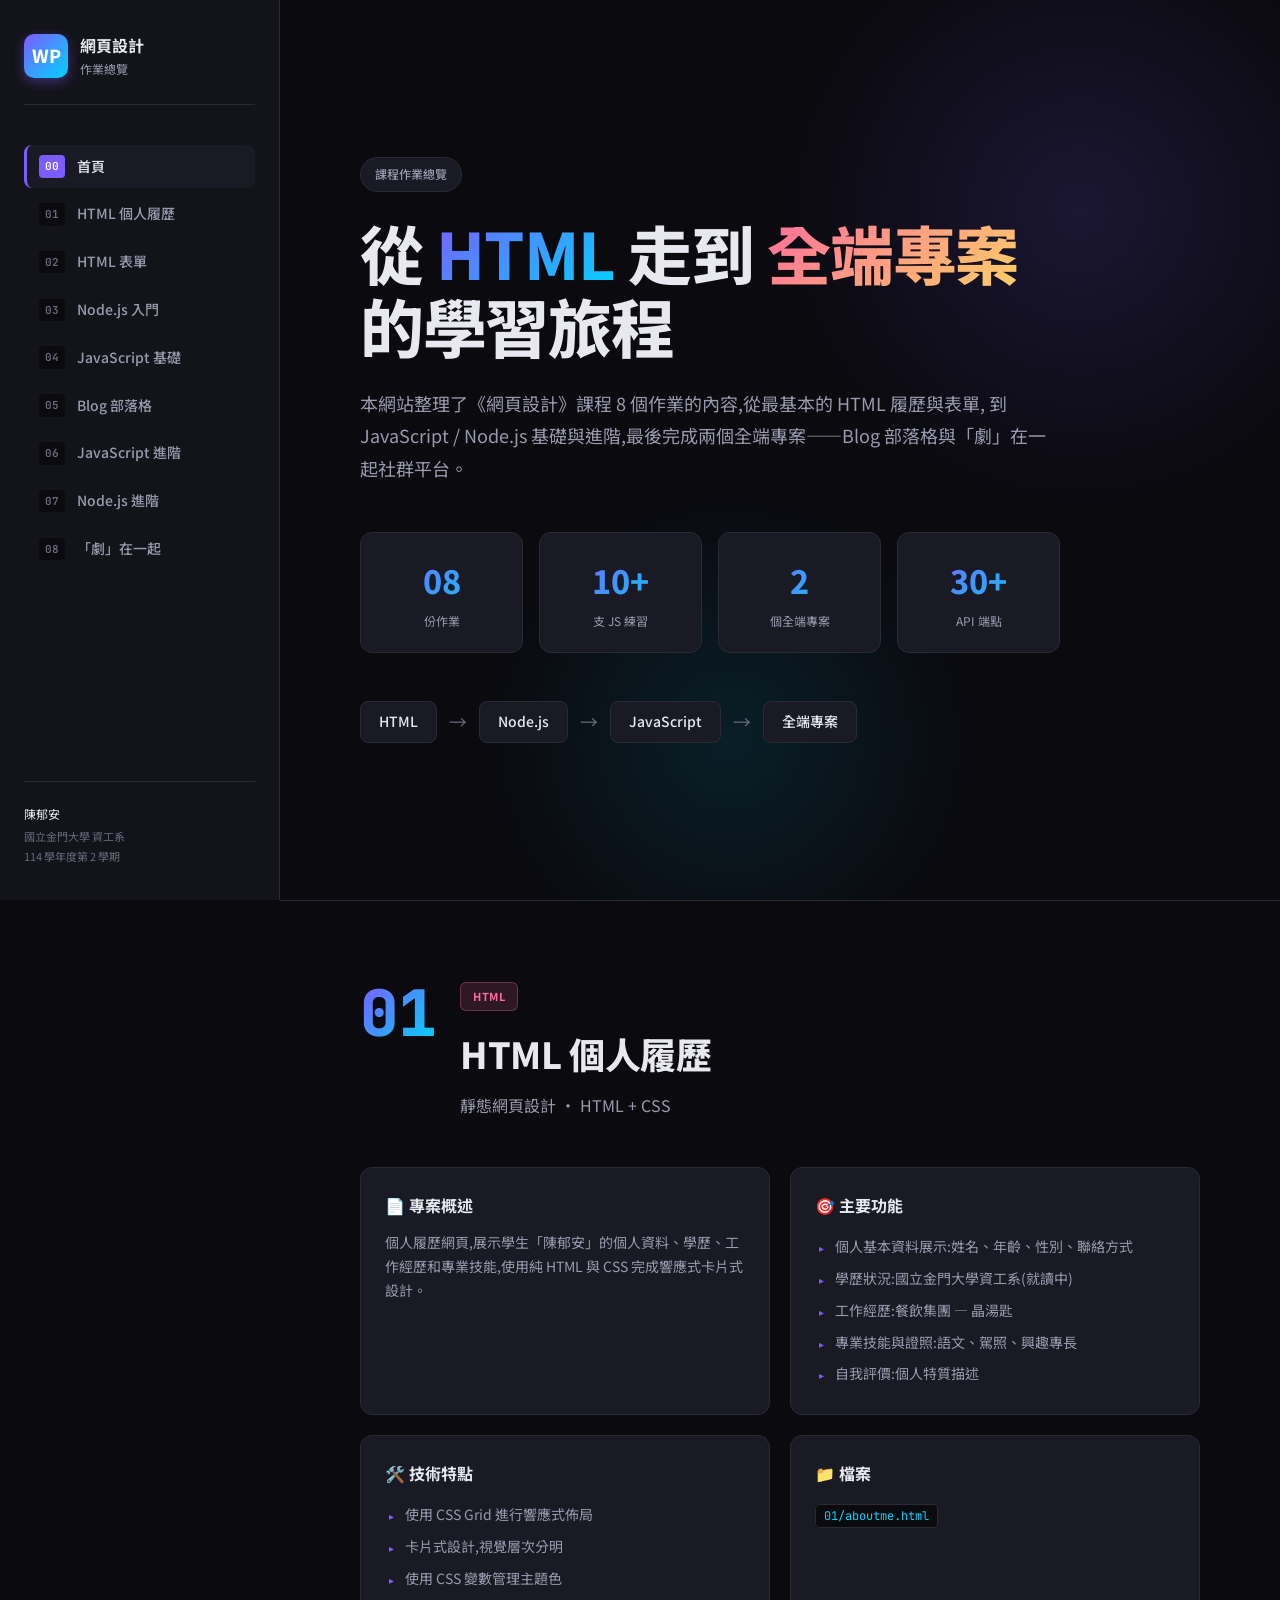
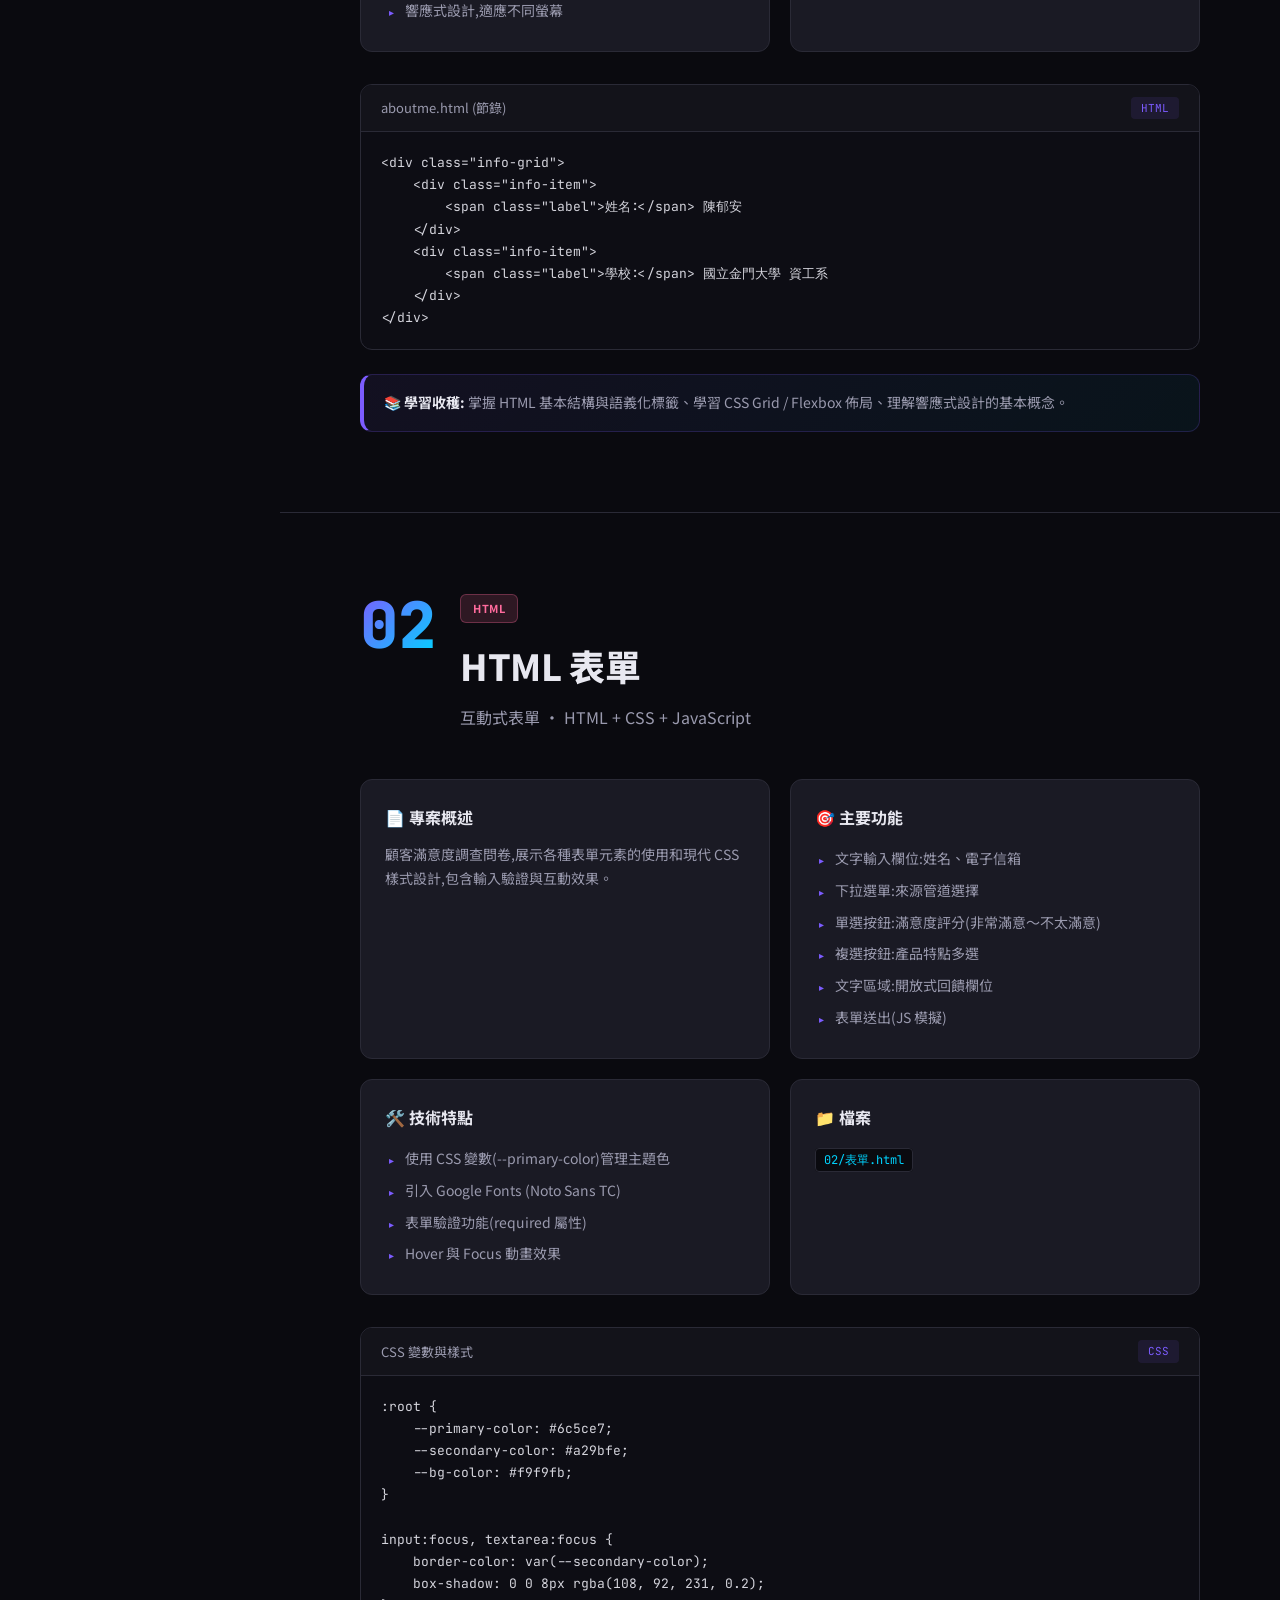
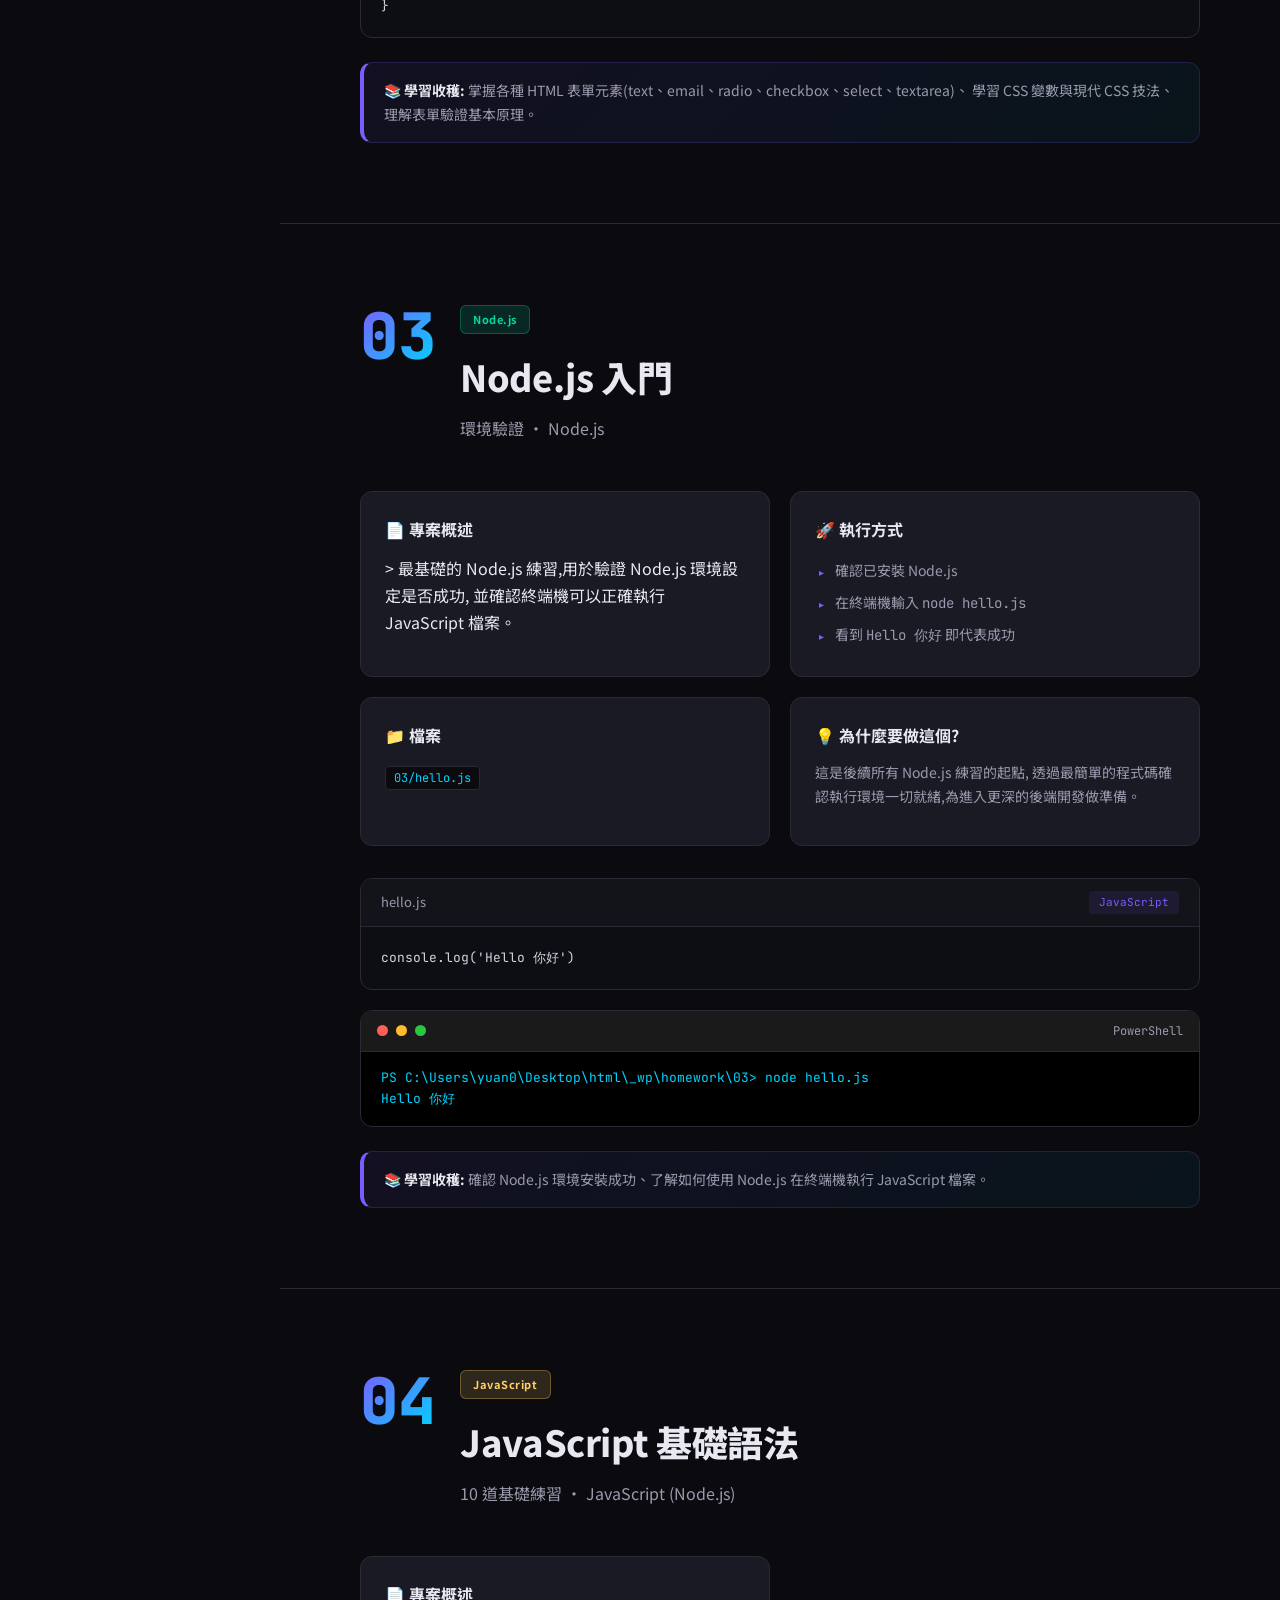
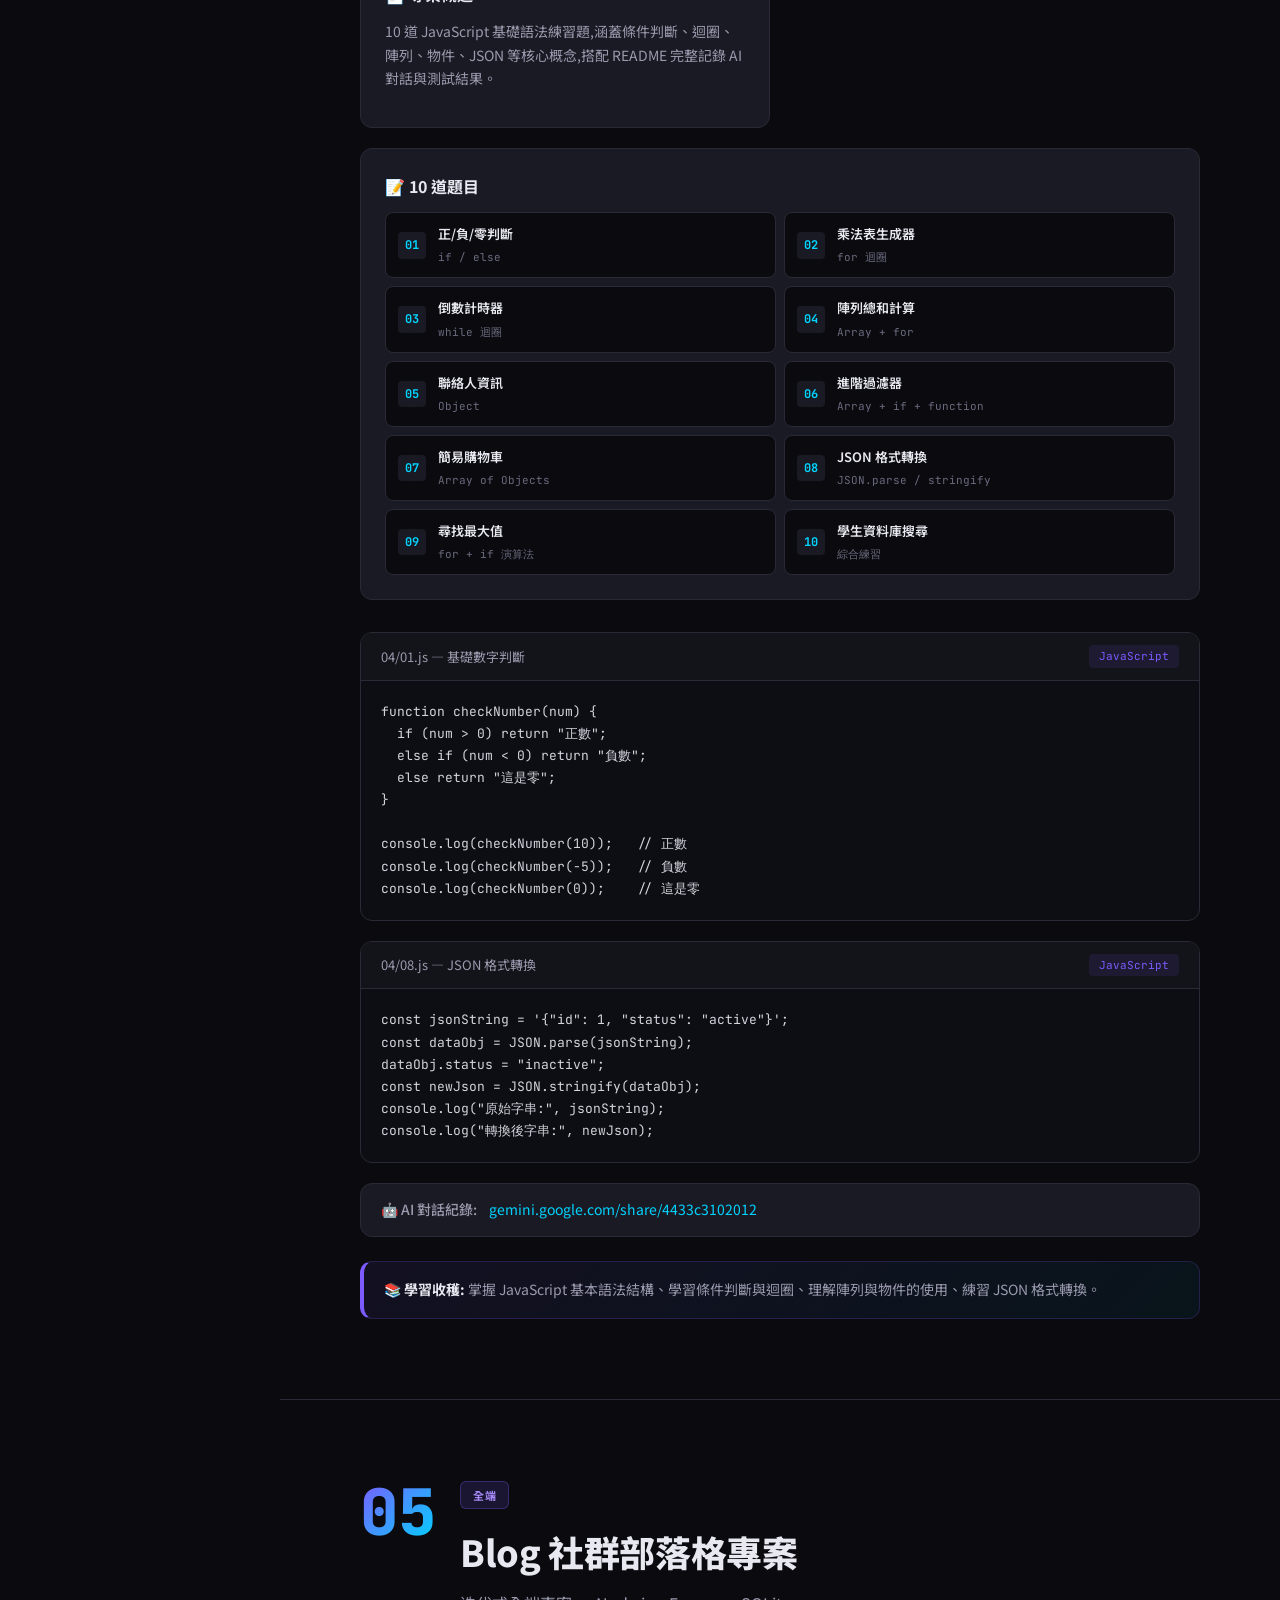
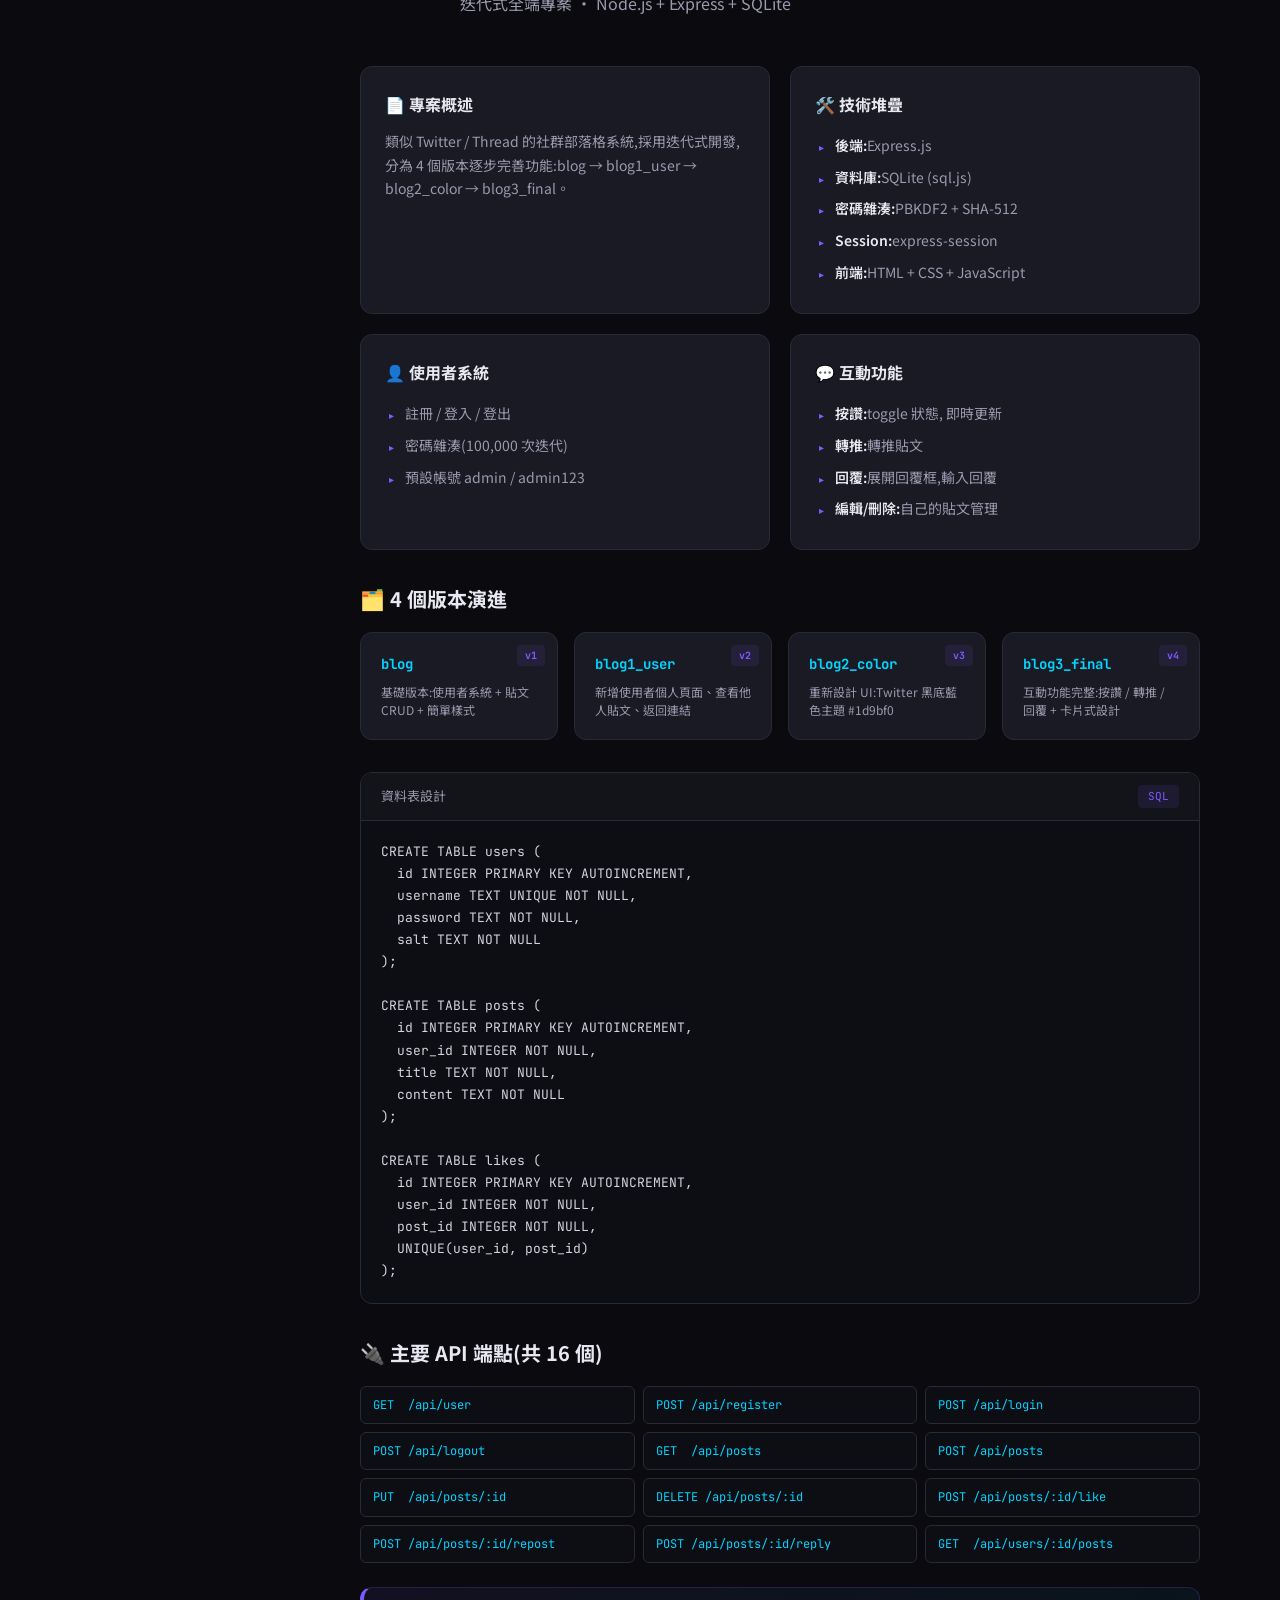
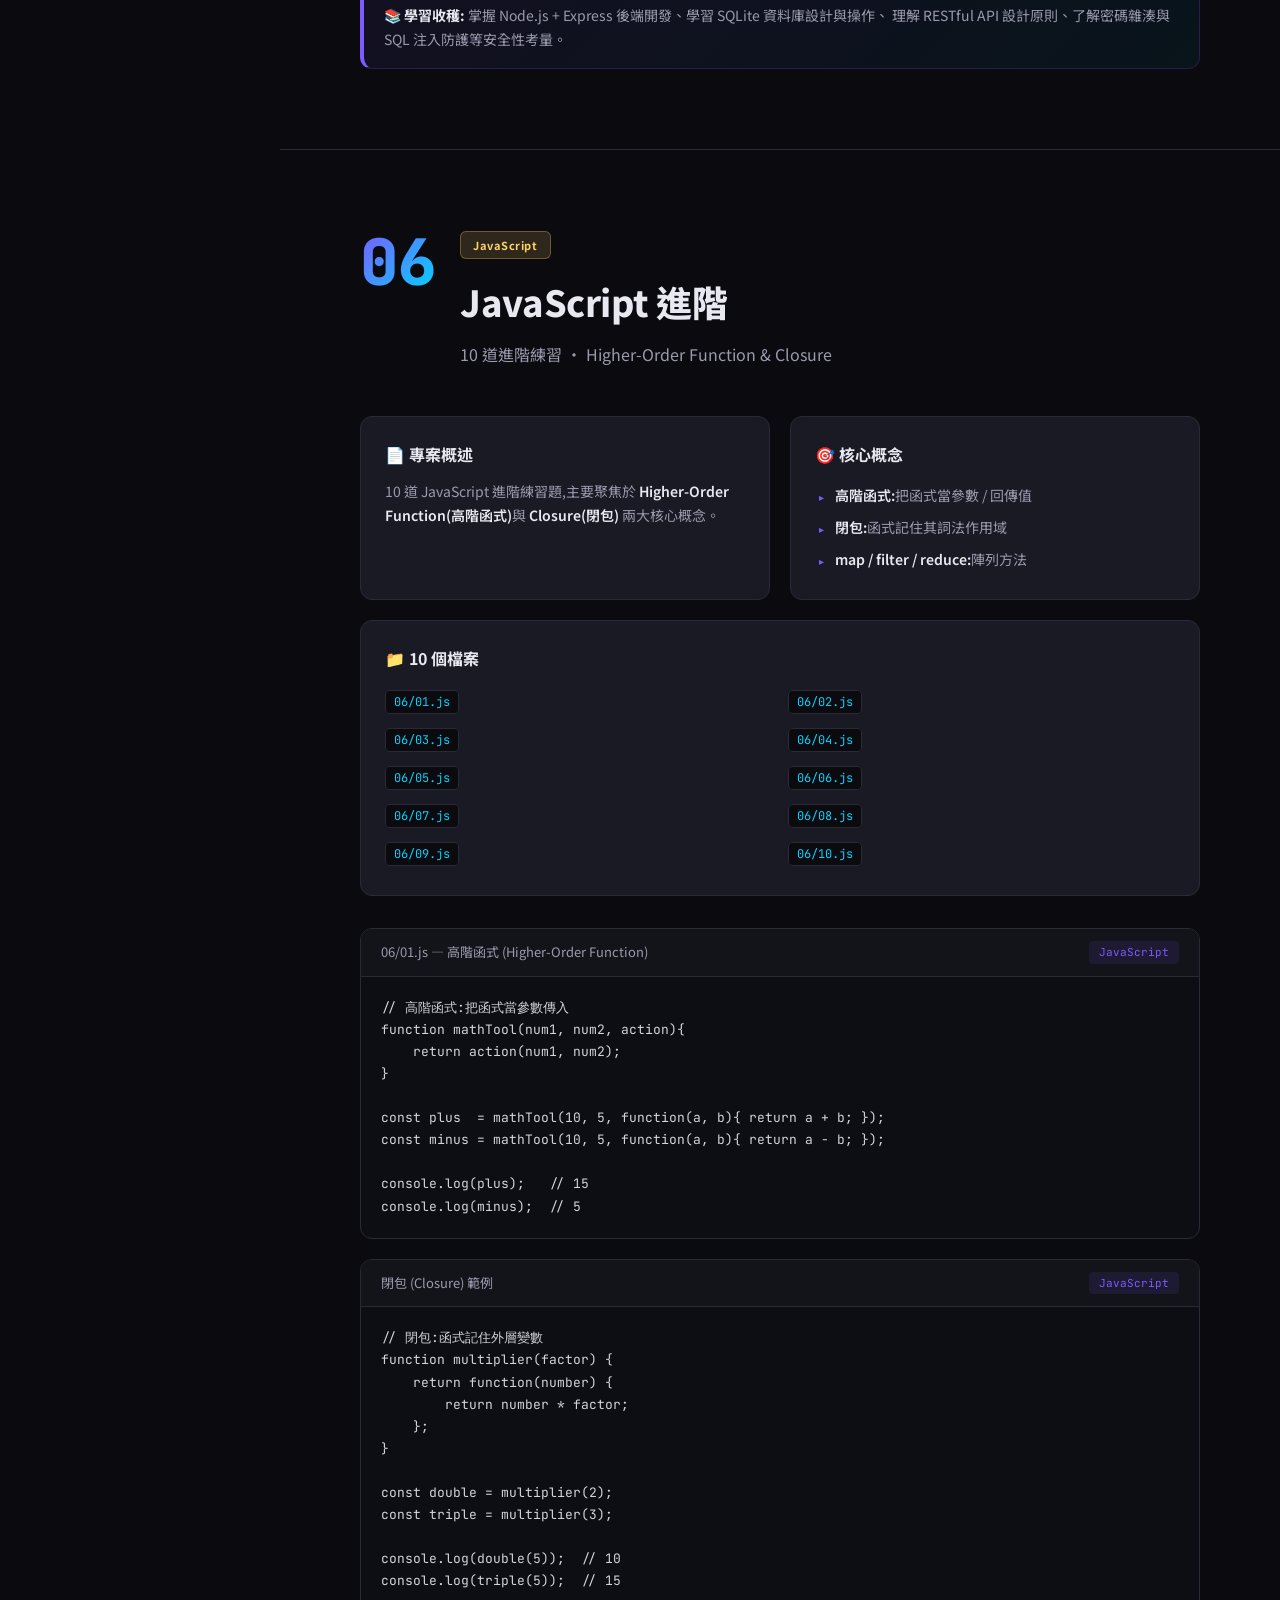
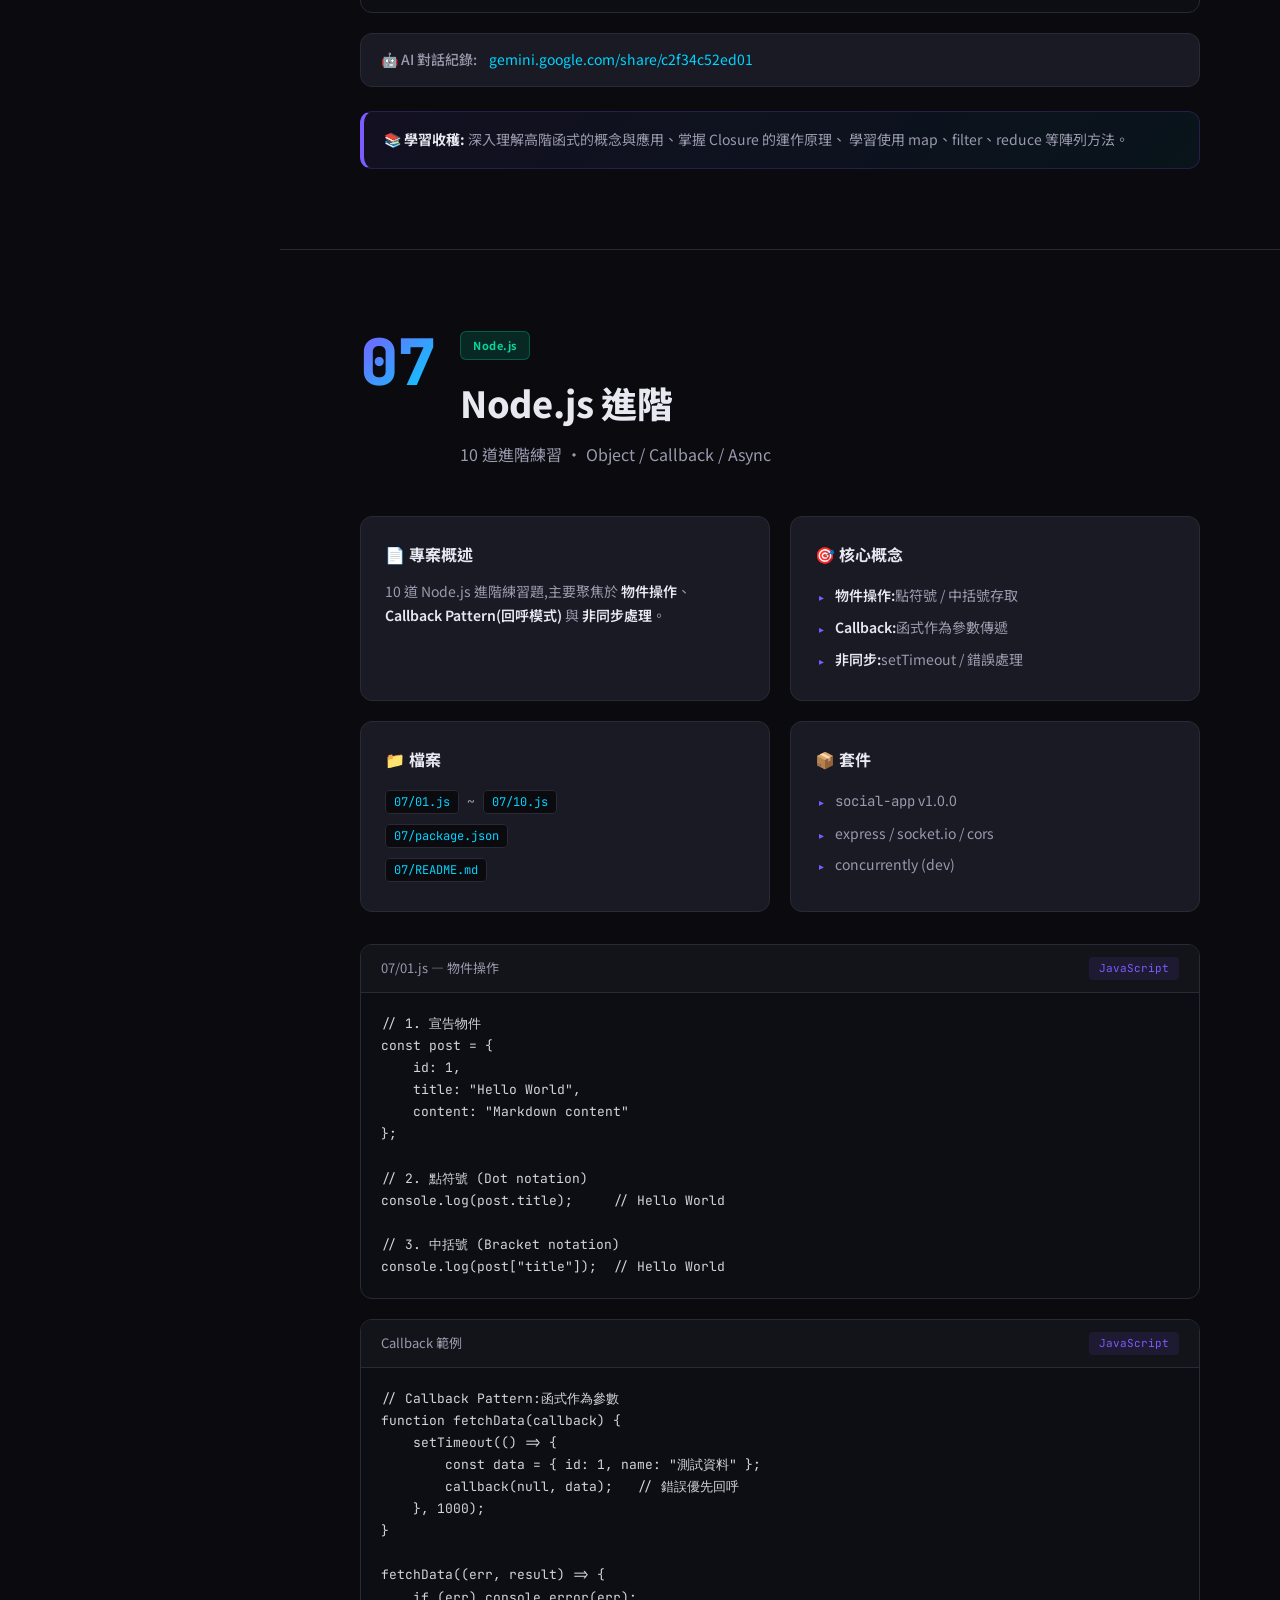
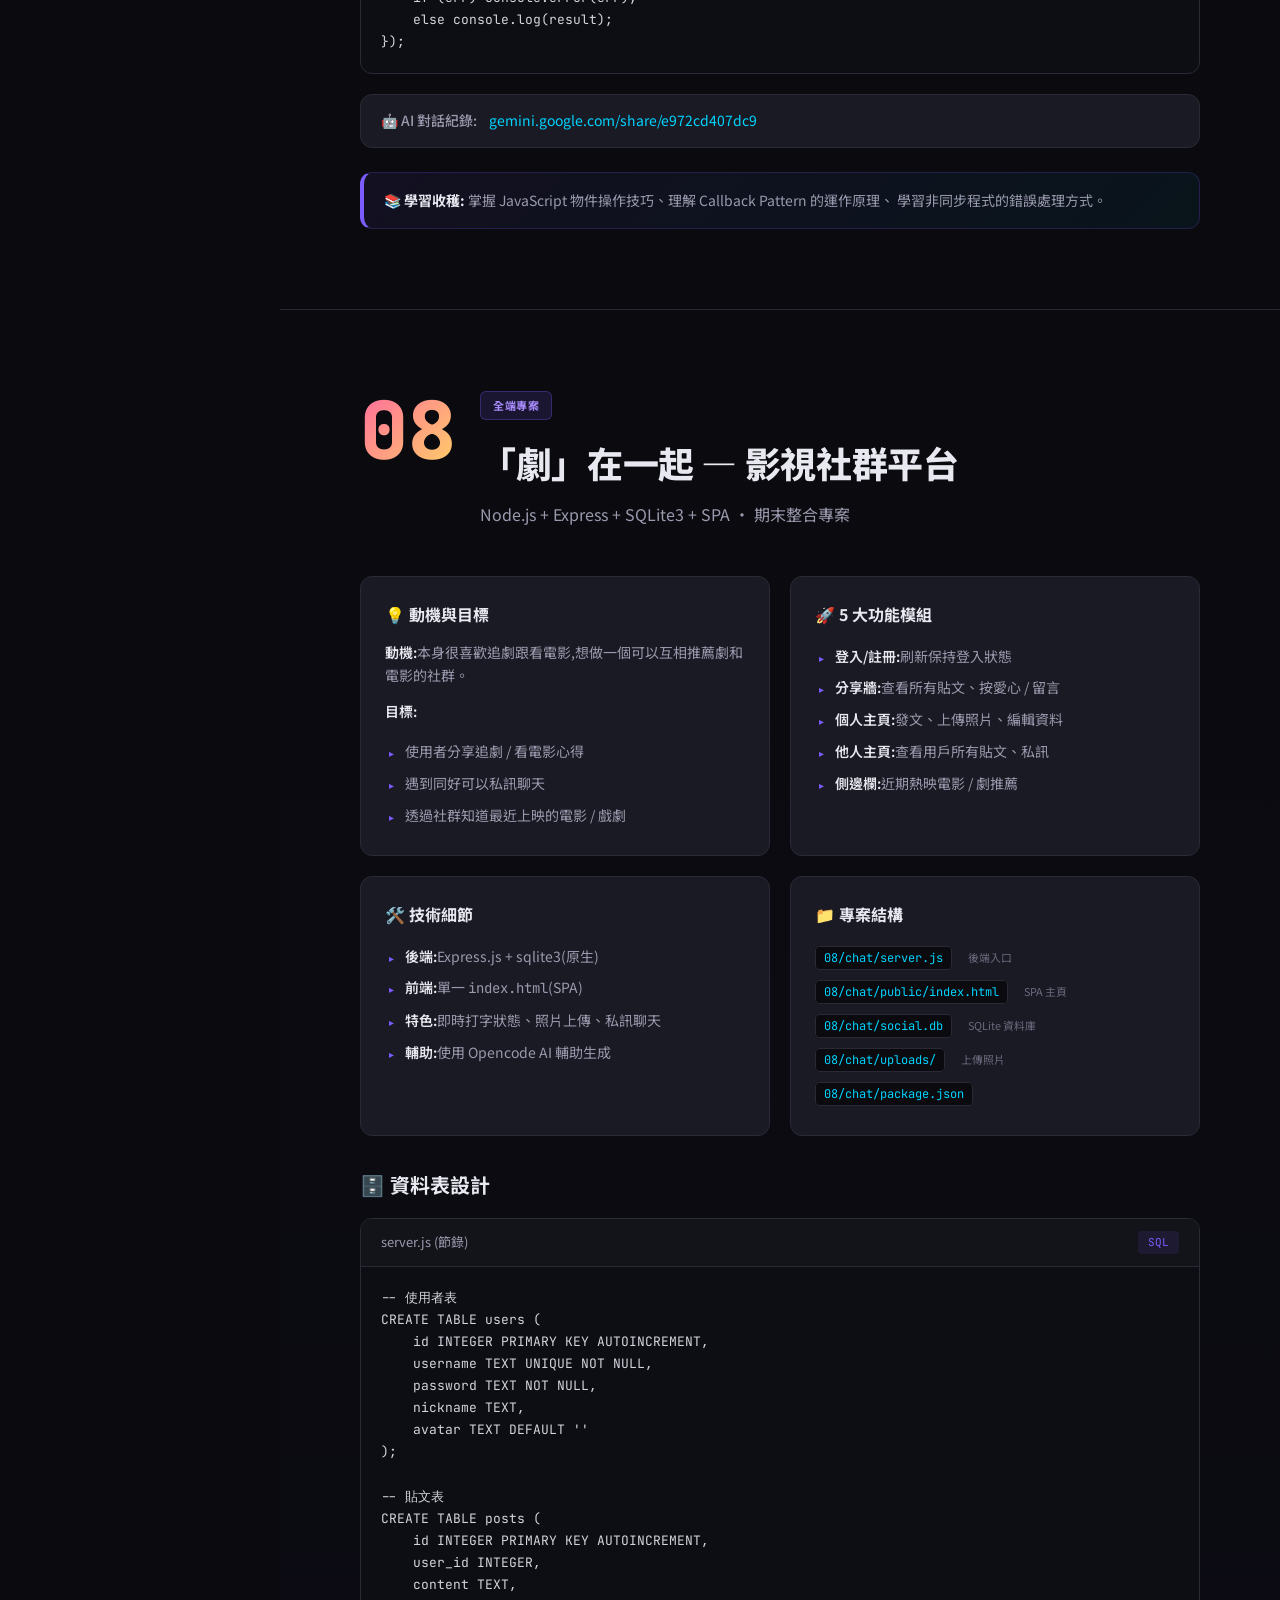
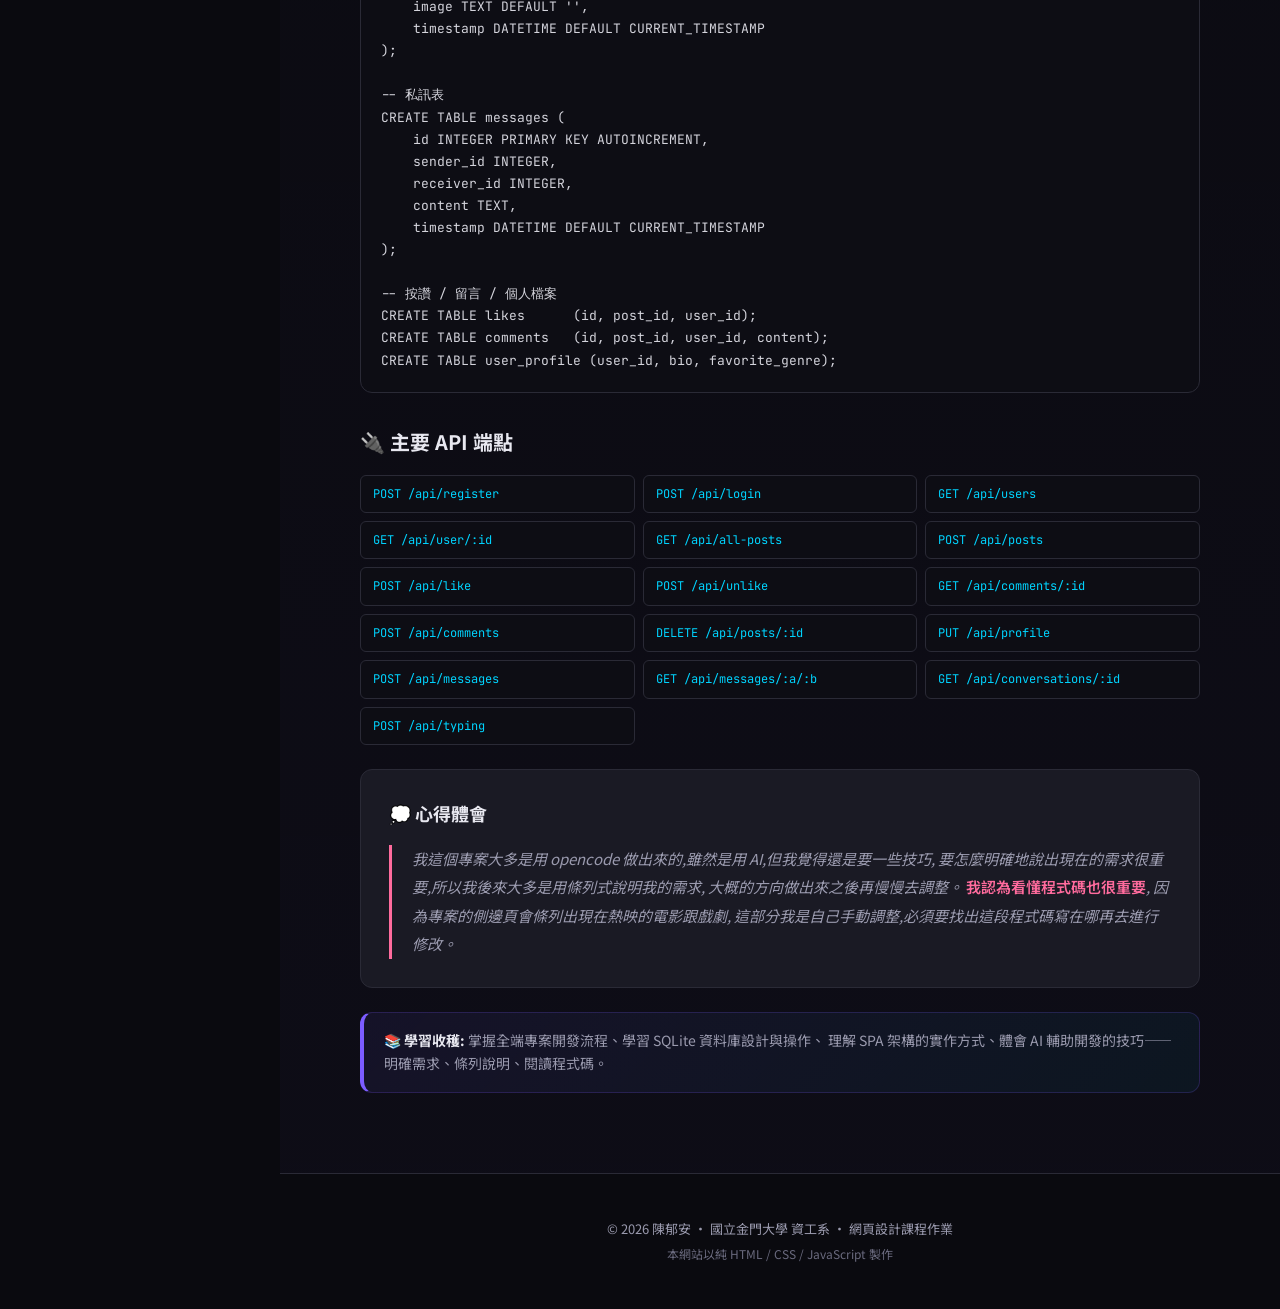
==== homework/site/index.html @ a3530802 "add homework" ====
<!DOCTYPE html>
<html lang="zh-Hant">
<head>
    <meta charset="UTF-8">
    <meta name="viewport" content="width=device-width, initial-scale=1.0">
    <title>網頁設計作業總覽｜陳郁安</title>
    <meta name="description" content="國立金門大學資工系 114 學年度第 2 學期《網頁設計》課程作業總覽,涵蓋 HTML、CSS、JavaScript、Node.js 與全端專案開發。">
    <link rel="preconnect" href="https://fonts.googleapis.com">
    <link rel="preconnect" href="https://fonts.gstatic.com" crossorigin>
    <link href="https://fonts.googleapis.com/css2?family=Inter:wght@300;400;500;600;700;800&family=JetBrains+Mono:wght@400;500;600&family=Noto+Sans+TC:wght@300;400;500;700;900&display=swap" rel="stylesheet">
    <link rel="stylesheet" href="style.css">
</head>
<body>
    <!-- 側邊導覽列 -->
    <aside class="sidebar" id="sidebar">
        <div class="sidebar-header">
            <div class="logo">WP</div>
            <div class="logo-text">
                <span class="logo-title">網頁設計</span>
                <span class="logo-sub">作業總覽</span>
            </div>
        </div>
        <nav class="nav">
            <a href="#home" class="nav-link active">
                <span class="nav-num">00</span>
                <span class="nav-text">首頁</span>
            </a>
            <a href="#hw01" class="nav-link">
                <span class="nav-num">01</span>
                <span class="nav-text">HTML 個人履歷</span>
            </a>
            <a href="#hw02" class="nav-link">
                <span class="nav-num">02</span>
                <span class="nav-text">HTML 表單</span>
            </a>
            <a href="#hw03" class="nav-link">
                <span class="nav-num">03</span>
                <span class="nav-text">Node.js 入門</span>
            </a>
            <a href="#hw04" class="nav-link">
                <span class="nav-num">04</span>
                <span class="nav-text">JavaScript 基礎</span>
            </a>
            <a href="#hw05" class="nav-link">
                <span class="nav-num">05</span>
                <span class="nav-text">Blog 部落格</span>
            </a>
            <a href="#hw06" class="nav-link">
                <span class="nav-num">06</span>
                <span class="nav-text">JavaScript 進階</span>
            </a>
            <a href="#hw07" class="nav-link">
                <span class="nav-num">07</span>
                <span class="nav-text">Node.js 進階</span>
            </a>
            <a href="#hw08" class="nav-link">
                <span class="nav-num">08</span>
                <span class="nav-text">「劇」在一起</span>
            </a>
        </nav>
        <div class="sidebar-footer">
            <p>陳郁安</p>
            <p class="muted">國立金門大學 資工系</p>
            <p class="muted">114 學年度第 2 學期</p>
        </div>
    </aside>

    <!-- 手機版選單按鈕 -->
    <button class="menu-toggle" id="menuToggle" aria-label="切換選單">
        <span></span><span></span><span></span>
    </button>

    <!-- 主要內容 -->
    <main class="main">
        <!-- Hero -->
        <section id="home" class="hero">
            <div class="hero-inner">
                <span class="hero-badge">課程作業總覽</span>
                <h1 class="hero-title">
                    從 <span class="grad-1">HTML</span> 走到 <span class="grad-2">全端專案</span><br>
                    的學習旅程
                </h1>
                <p class="hero-desc">
                    本網站整理了《網頁設計》課程 8 個作業的內容,從最基本的 HTML 履歷與表單,
                    到 JavaScript / Node.js 基礎與進階,最後完成兩個全端專案——Blog 部落格與「劇」在一起社群平台。
                </p>
                <div class="hero-meta">
                    <div class="meta-item">
                        <span class="meta-num">08</span>
                        <span class="meta-label">份作業</span>
                    </div>
                    <div class="meta-item">
                        <span class="meta-num">10+</span>
                        <span class="meta-label">支 JS 練習</span>
                    </div>
                    <div class="meta-item">
                        <span class="meta-num">2</span>
                        <span class="meta-label">個全端專案</span>
                    </div>
                    <div class="meta-item">
                        <span class="meta-num">30+</span>
                        <span class="meta-label">API 端點</span>
                    </div>
                </div>
                <div class="hero-path">
                    <span class="path-step">HTML</span>
                    <span class="path-arrow">→</span>
                    <span class="path-step">Node.js</span>
                    <span class="path-arrow">→</span>
                    <span class="path-step">JavaScript</span>
                    <span class="path-arrow">→</span>
                    <span class="path-step">全端專案</span>
                </div>
            </div>
        </section>

        <!-- ========== 01 ========== -->
        <section id="hw01" class="hw-section">
            <div class="hw-header">
                <div class="hw-num">01</div>
                <div class="hw-titles">
                    <span class="hw-tag tag-html">HTML</span>
                    <h2>HTML 個人履歷</h2>
                    <p class="hw-sub">靜態網頁設計 ・ HTML + CSS</p>
                </div>
            </div>

            <div class="hw-grid">
                <div class="card">
                    <h3>📄 專案概述</h3>
                    <p>個人履歷網頁,展示學生「陳郁安」的個人資料、學歷、工作經歷和專業技能,使用純 HTML 與 CSS 完成響應式卡片式設計。</p>
                </div>
                <div class="card">
                    <h3>🎯 主要功能</h3>
                    <ul>
                        <li>個人基本資料展示:姓名、年齡、性別、聯絡方式</li>
                        <li>學歷狀況:國立金門大學資工系(就讀中)</li>
                        <li>工作經歷:餐飲集團 — 晶湯匙</li>
                        <li>專業技能與證照:語文、駕照、興趣專長</li>
                        <li>自我評價:個人特質描述</li>
                    </ul>
                </div>
                <div class="card">
                    <h3>🛠️ 技術特點</h3>
                    <ul>
                        <li>使用 CSS Grid 進行響應式佈局</li>
                        <li>卡片式設計,視覺層次分明</li>
                        <li>使用 CSS 變數管理主題色</li>
                        <li>響應式設計,適應不同螢幕</li>
                    </ul>
                </div>
                <div class="card">
                    <h3>📁 檔案</h3>
                    <ul class="file-list">
                        <li><code>01/aboutme.html</code></li>
                    </ul>
                </div>
            </div>

            <div class="code-block">
                <div class="code-head">
                    <span>aboutme.html (節錄)</span>
                    <span class="code-lang">HTML</span>
                </div>
<pre><code>&lt;div class="info-grid"&gt;
    &lt;div class="info-item"&gt;
        &lt;span class="label"&gt;姓名:&lt;/span&gt; 陳郁安
    &lt;/div&gt;
    &lt;div class="info-item"&gt;
        &lt;span class="label"&gt;學校:&lt;/span&gt; 國立金門大學 資工系
    &lt;/div&gt;
&lt;/div&gt;</code></pre>
            </div>

            <div class="learn-box">
                <strong>📚 學習收穫:</strong>
                掌握 HTML 基本結構與語義化標籤、學習 CSS Grid / Flexbox 佈局、理解響應式設計的基本概念。
            </div>
        </section>

        <!-- ========== 02 ========== -->
        <section id="hw02" class="hw-section">
            <div class="hw-header">
                <div class="hw-num">02</div>
                <div class="hw-titles">
                    <span class="hw-tag tag-html">HTML</span>
                    <h2>HTML 表單</h2>
                    <p class="hw-sub">互動式表單 ・ HTML + CSS + JavaScript</p>
                </div>
            </div>

            <div class="hw-grid">
                <div class="card">
                    <h3>📄 專案概述</h3>
                    <p>顧客滿意度調查問卷,展示各種表單元素的使用和現代 CSS 樣式設計,包含輸入驗證與互動效果。</p>
                </div>
                <div class="card">
                    <h3>🎯 主要功能</h3>
                    <ul>
                        <li>文字輸入欄位:姓名、電子信箱</li>
                        <li>下拉選單:來源管道選擇</li>
                        <li>單選按鈕:滿意度評分(非常滿意～不太滿意)</li>
                        <li>複選按鈕:產品特點多選</li>
                        <li>文字區域:開放式回饋欄位</li>
                        <li>表單送出(JS 模擬)</li>
                    </ul>
                </div>
                <div class="card">
                    <h3>🛠️ 技術特點</h3>
                    <ul>
                        <li>使用 CSS 變數(--primary-color)管理主題色</li>
                        <li>引入 Google Fonts (Noto Sans TC)</li>
                        <li>表單驗證功能(required 屬性)</li>
                        <li>Hover 與 Focus 動畫效果</li>
                    </ul>
                </div>
                <div class="card">
                    <h3>📁 檔案</h3>
                    <ul class="file-list">
                        <li><code>02/表單.html</code></li>
                    </ul>
                </div>
            </div>

            <div class="code-block">
                <div class="code-head">
                    <span>CSS 變數與樣式</span>
                    <span class="code-lang">CSS</span>
                </div>
<pre><code>:root {
    --primary-color: #6c5ce7;
    --secondary-color: #a29bfe;
    --bg-color: #f9f9fb;
}

input:focus, textarea:focus {
    border-color: var(--secondary-color);
    box-shadow: 0 0 8px rgba(108, 92, 231, 0.2);
}</code></pre>
            </div>

            <div class="learn-box">
                <strong>📚 學習收穫:</strong>
                掌握各種 HTML 表單元素(text、email、radio、checkbox、select、textarea)、
                學習 CSS 變數與現代 CSS 技法、理解表單驗證基本原理。
            </div>
        </section>

        <!-- ========== 03 ========== -->
        <section id="hw03" class="hw-section">
            <div class="hw-header">
                <div class="hw-num">03</div>
                <div class="hw-titles">
                    <span class="hw-tag tag-node">Node.js</span>
                    <h2>Node.js 入門</h2>
                    <p class="hw-sub">環境驗證 ・ Node.js</p>
                </div>
            </div>

            <div class="hw-grid">
                <div class="card">
                    <h3>📄 專案概述</h3>
                   > 最基礎的 Node.js 練習,用於驗證 Node.js 環境設定是否成功,
                    並確認終端機可以正確執行 JavaScript 檔案。
                </div>
                <div class="card">
                    <h3>🚀 執行方式</h3>
                    <ul>
                        <li>確認已安裝 Node.js</li>
                        <li>在終端機輸入 <code>node hello.js</code></li>
                        <li>看到 <code>Hello 你好</code> 即代表成功</li>
                    </ul>
                </div>
                <div class="card">
                    <h3>📁 檔案</h3>
                    <ul class="file-list">
                        <li><code>03/hello.js</code></li>
                    </ul>
                </div>
                <div class="card">
                    <h3>💡 為什麼要做這個?</h3>
                    <p>這是後續所有 Node.js 練習的起點,
                    透過最簡單的程式碼確認執行環境一切就緒,為進入更深的後端開發做準備。</p>
                </div>
            </div>

            <div class="code-block">
                <div class="code-head">
                    <span>hello.js</span>
                    <span class="code-lang">JavaScript</span>
                </div>
<pre><code>console.log('Hello 你好')</code></pre>
            </div>

            <div class="terminal">
                <div class="terminal-head">
                    <span class="dot red"></span>
                    <span class="dot yellow"></span>
                    <span class="dot green"></span>
                    <span class="terminal-title">PowerShell</span>
                </div>
                <pre><code>PS C:\Users\yuan0\Desktop\html\_wp\homework\03&gt; node hello.js
Hello 你好</code></pre>
            </div>

            <div class="learn-box">
                <strong>📚 學習收穫:</strong>
                確認 Node.js 環境安裝成功、了解如何使用 Node.js 在終端機執行 JavaScript 檔案。
            </div>
        </section>

        <!-- ========== 04 ========== -->
        <section id="hw04" class="hw-section">
            <div class="hw-header">
                <div class="hw-num">04</div>
                <div class="hw-titles">
                    <span class="hw-tag tag-js">JavaScript</span>
                    <h2>JavaScript 基礎語法</h2>
                    <p class="hw-sub">10 道基礎練習 ・ JavaScript (Node.js)</p>
                </div>
            </div>

            <div class="hw-grid">
                <div class="card">
                    <h3>📄 專案概述</h3>
                    <p>10 道 JavaScript 基礎語法練習題,涵蓋條件判斷、迴圈、陣列、物件、JSON 等核心概念,搭配 README 完整記錄 AI 對話與測試結果。</p>
                </div>
                <div class="card wide">
                    <h3>📝 10 道題目</h3>
                    <div class="exercises">
                        <div class="ex"><span class="ex-num">01</span><div><strong>正/負/零判斷</strong><br><small>if / else</small></div></div>
                        <div class="ex"><span class="ex-num">02</span><div><strong>乘法表生成器</strong><br><small>for 迴圈</small></div></div>
                        <div class="ex"><span class="ex-num">03</span><div><strong>倒數計時器</strong><br><small>while 迴圈</small></div></div>
                        <div class="ex"><span class="ex-num">04</span><div><strong>陣列總和計算</strong><br><small>Array + for</small></div></div>
                        <div class="ex"><span class="ex-num">05</span><div><strong>聯絡人資訊</strong><br><small>Object</small></div></div>
                        <div class="ex"><span class="ex-num">06</span><div><strong>進階過濾器</strong><br><small>Array + if + function</small></div></div>
                        <div class="ex"><span class="ex-num">07</span><div><strong>簡易購物車</strong><br><small>Array of Objects</small></div></div>
                        <div class="ex"><span class="ex-num">08</span><div><strong>JSON 格式轉換</strong><br><small>JSON.parse / stringify</small></div></div>
                        <div class="ex"><span class="ex-num">09</span><div><strong>尋找最大值</strong><br><small>for + if 演算法</small></div></div>
                        <div class="ex"><span class="ex-num">10</span><div><strong>學生資料庫搜尋</strong><br><small>綜合練習</small></div></div>
                    </div>
                </div>
            </div>

            <div class="code-block">
                <div class="code-head">
                    <span>04/01.js — 基礎數字判斷</span>
                    <span class="code-lang">JavaScript</span>
                </div>
<pre><code>function checkNumber(num) {
  if (num &gt; 0) return "正數";
  else if (num &lt; 0) return "負數";
  else return "這是零";
}

console.log(checkNumber(10));   // 正數
console.log(checkNumber(-5));   // 負數
console.log(checkNumber(0));    // 這是零</code></pre>
            </div>

            <div class="code-block">
                <div class="code-head">
                    <span>04/08.js — JSON 格式轉換</span>
                    <span class="code-lang">JavaScript</span>
                </div>
<pre><code>const jsonString = '{"id": 1, "status": "active"}';
const dataObj = JSON.parse(jsonString);
dataObj.status = "inactive";
const newJson = JSON.stringify(dataObj);
console.log("原始字串:", jsonString);
console.log("轉換後字串:", newJson);</code></pre>
            </div>

            <div class="link-box">
                <span>🤖 AI 對話紀錄:</span>
                <a href="https://gemini.google.com/share/4433c3102012" target="_blank" rel="noopener">gemini.google.com/share/4433c3102012</a>
            </div>

            <div class="learn-box">
                <strong>📚 學習收穫:</strong>
                掌握 JavaScript 基本語法結構、學習條件判斷與迴圈、理解陣列與物件的使用、練習 JSON 格式轉換。
            </div>
        </section>

        <!-- ========== 05 ========== -->
        <section id="hw05" class="hw-section">
            <div class="hw-header">
                <div class="hw-num">05</div>
                <div class="hw-titles">
                    <span class="hw-tag tag-full">全端</span>
                    <h2>Blog 社群部落格專案</h2>
                    <p class="hw-sub">迭代式全端專案 ・ Node.js + Express + SQLite</p>
                </div>
            </div>

            <div class="hw-grid">
                <div class="card">
                    <h3>📄 專案概述</h3>
                    <p>類似 Twitter / Thread 的社群部落格系統,採用迭代式開發,分為 4 個版本逐步完善功能:blog → blog1_user → blog2_color → blog3_final。</p>
                </div>
                <div class="card">
                    <h3>🛠️ 技術堆疊</h3>
                    <ul>
                        <li><strong>後端:</strong>Express.js</li>
                        <li><strong>資料庫:</strong>SQLite (sql.js)</li>
                        <li><strong>密碼雜湊:</strong>PBKDF2 + SHA-512</li>
                        <li><strong>Session:</strong>express-session</li>
                        <li><strong>前端:</strong>HTML + CSS + JavaScript</li>
                    </ul>
                </div>
                <div class="card">
                    <h3>👤 使用者系統</h3>
                    <ul>
                        <li>註冊 / 登入 / 登出</li>
                        <li>密碼雜湊(100,000 次迭代)</li>
                        <li>預設帳號 admin / admin123</li>
                    </ul>
                </div>
                <div class="card">
                    <h3>💬 互動功能</h3>
                    <ul>
                        <li><strong>按讚:</strong>toggle 狀態, 即時更新</li>
                        <li><strong>轉推:</strong>轉推貼文</li>
                        <li><strong>回覆:</strong>展開回覆框,輸入回覆</li>
                        <li><strong>編輯/刪除:</strong>自己的貼文管理</li>
                    </ul>
                </div>
            </div>

            <h3 class="block-title">🗂️ 4 個版本演進</h3>
            <div class="versions">
                <div class="version">
                    <div class="version-num">v1</div>
                    <h4>blog</h4>
                    <p>基礎版本:使用者系統 + 貼文 CRUD + 簡單樣式</p>
                </div>
                <div class="version">
                    <div class="version-num">v2</div>
                    <h4>blog1_user</h4>
                    <p>新增使用者個人頁面、查看他人貼文、返回連結</p>
                </div>
                <div class="version">
                    <div class="version-num">v3</div>
                    <h4>blog2_color</h4>
                    <p>重新設計 UI:Twitter 黑底藍色主題 #1d9bf0</p>
                </div>
                <div class="version">
                    <div class="version-num">v4</div>
                    <h4>blog3_final</h4>
                    <p>互動功能完整:按讚 / 轉推 / 回覆 + 卡片式設計</p>
                </div>
            </div>

            <div class="code-block">
                <div class="code-head">
                    <span>資料表設計</span>
                    <span class="code-lang">SQL</span>
                </div>
<pre><code>CREATE TABLE users (
  id INTEGER PRIMARY KEY AUTOINCREMENT,
  username TEXT UNIQUE NOT NULL,
  password TEXT NOT NULL,
  salt TEXT NOT NULL
);

CREATE TABLE posts (
  id INTEGER PRIMARY KEY AUTOINCREMENT,
  user_id INTEGER NOT NULL,
  title TEXT NOT NULL,
  content TEXT NOT NULL
);

CREATE TABLE likes (
  id INTEGER PRIMARY KEY AUTOINCREMENT,
  user_id INTEGER NOT NULL,
  post_id INTEGER NOT NULL,
  UNIQUE(user_id, post_id)
);</code></pre>
            </div>

            <h3 class="block-title">🔌 主要 API 端點(共 16 個)</h3>
            <div class="api-grid">
                <code>GET &nbsp;/api/user</code>
                <code>POST /api/register</code>
                <code>POST /api/login</code>
                <code>POST /api/logout</code>
                <code>GET &nbsp;/api/posts</code>
                <code>POST /api/posts</code>
                <code>PUT &nbsp;/api/posts/:id</code>
                <code>DELETE /api/posts/:id</code>
                <code>POST /api/posts/:id/like</code>
                <code>POST /api/posts/:id/repost</code>
                <code>POST /api/posts/:id/reply</code>
                <code>GET &nbsp;/api/users/:id/posts</code>
            </div>

            <div class="learn-box">
                <strong>📚 學習收穫:</strong>
                掌握 Node.js + Express 後端開發、學習 SQLite 資料庫設計與操作、
                理解 RESTful API 設計原則、了解密碼雜湊與 SQL 注入防護等安全性考量。
            </div>
        </section>

        <!-- ========== 06 ========== -->
        <section id="hw06" class="hw-section">
            <div class="hw-header">
                <div class="hw-num">06</div>
                <div class="hw-titles">
                    <span class="hw-tag tag-js">JavaScript</span>
                    <h2>JavaScript 進階</h2>
                    <p class="hw-sub">10 道進階練習 ・ Higher-Order Function & Closure</p>
                </div>
            </div>

            <div class="hw-grid">
                <div class="card">
                    <h3>📄 專案概述</h3>
                    <p>10 道 JavaScript 進階練習題,主要聚焦於 <strong>Higher-Order Function(高階函式)</strong>與 <strong>Closure(閉包)</strong> 兩大核心概念。</p>
                </div>
                <div class="card">
                    <h3>🎯 核心概念</h3>
                    <ul>
                        <li><strong>高階函式:</strong>把函式當參數 / 回傳值</li>
                        <li><strong>閉包:</strong>函式記住其詞法作用域</li>
                        <li><strong>map / filter / reduce:</strong>陣列方法</li>
                    </ul>
                </div>
                <div class="card wide">
                    <h3>📁 10 個檔案</h3>
                    <ul class="file-list two-col">
                        <li><code>06/01.js</code></li>
                        <li><code>06/02.js</code></li>
                        <li><code>06/03.js</code></li>
                        <li><code>06/04.js</code></li>
                        <li><code>06/05.js</code></li>
                        <li><code>06/06.js</code></li>
                        <li><code>06/07.js</code></li>
                        <li><code>06/08.js</code></li>
                        <li><code>06/09.js</code></li>
                        <li><code>06/10.js</code></li>
                    </ul>
                </div>
            </div>

            <div class="code-block">
                <div class="code-head">
                    <span>06/01.js — 高階函式 (Higher-Order Function)</span>
                    <span class="code-lang">JavaScript</span>
                </div>
<pre><code>// 高階函式:把函式當參數傳入
function mathTool(num1, num2, action){
    return action(num1, num2);
}

const plus  = mathTool(10, 5, function(a, b){ return a + b; });
const minus = mathTool(10, 5, function(a, b){ return a - b; });

console.log(plus);   // 15
console.log(minus);  // 5</code></pre>
            </div>

            <div class="code-block">
                <div class="code-head">
                    <span>閉包 (Closure) 範例</span>
                    <span class="code-lang">JavaScript</span>
                </div>
<pre><code>// 閉包:函式記住外層變數
function multiplier(factor) {
    return function(number) {
        return number * factor;
    };
}

const double = multiplier(2);
const triple = multiplier(3);

console.log(double(5));  // 10
console.log(triple(5));  // 15</code></pre>
            </div>

            <div class="link-box">
                <span>🤖 AI 對話紀錄:</span>
                <a href="https://gemini.google.com/share/c2f34c52ed01" target="_blank" rel="noopener">gemini.google.com/share/c2f34c52ed01</a>
            </div>

            <div class="learn-box">
                <strong>📚 學習收穫:</strong>
                深入理解高階函式的概念與應用、掌握 Closure 的運作原理、
                學習使用 map、filter、reduce 等陣列方法。
            </div>
        </section>

        <!-- ========== 07 ========== -->
        <section id="hw07" class="hw-section">
            <div class="hw-header">
                <div class="hw-num">07</div>
                <div class="hw-titles">
                    <span class="hw-tag tag-node">Node.js</span>
                    <h2>Node.js 進階</h2>
                    <p class="hw-sub">10 道進階練習 ・ Object / Callback / Async</p>
                </div>
            </div>

            <div class="hw-grid">
                <div class="card">
                    <h3>📄 專案概述</h3>
                    <p>10 道 Node.js 進階練習題,主要聚焦於 <strong>物件操作</strong>、<strong>Callback Pattern(回呼模式)</strong> 與 <strong>非同步處理</strong>。</p>
                </div>
                <div class="card">
                    <h3>🎯 核心概念</h3>
                    <ul>
                        <li><strong>物件操作:</strong>點符號 / 中括號存取</li>
                        <li><strong>Callback:</strong>函式作為參數傳遞</li>
                        <li><strong>非同步:</strong>setTimeout / 錯誤處理</li>
                    </ul>
                </div>
                <div class="card">
                    <h3>📁 檔案</h3>
                    <ul class="file-list">
                        <li><code>07/01.js</code> ~ <code>07/10.js</code></li>
                        <li><code>07/package.json</code></li>
                        <li><code>07/README.md</code></li>
                    </ul>
                </div>
                <div class="card">
                    <h3>📦 套件</h3>
                    <ul>
                        <li><code>social-app</code> v1.0.0</li>
                        <li>express / socket.io / cors</li>
                        <li>concurrently (dev)</li>
                    </ul>
                </div>
            </div>

            <div class="code-block">
                <div class="code-head">
                    <span>07/01.js — 物件操作</span>
                    <span class="code-lang">JavaScript</span>
                </div>
<pre><code>// 1. 宣告物件
const post = {
    id: 1,
    title: "Hello World",
    content: "Markdown content"
};

// 2. 點符號 (Dot notation)
console.log(post.title);     // Hello World

// 3. 中括號 (Bracket notation)
console.log(post["title"]);  // Hello World</code></pre>
            </div>

            <div class="code-block">
                <div class="code-head">
                    <span>Callback 範例</span>
                    <span class="code-lang">JavaScript</span>
                </div>
<pre><code>// Callback Pattern:函式作為參數
function fetchData(callback) {
    setTimeout(() =&gt; {
        const data = { id: 1, name: "測試資料" };
        callback(null, data);   // 錯誤優先回呼
    }, 1000);
}

fetchData((err, result) =&gt; {
    if (err) console.error(err);
    else console.log(result);
});</code></pre>
            </div>

            <div class="link-box">
                <span>🤖 AI 對話紀錄:</span>
                <a href="https://gemini.google.com/share/e972cd407dc9" target="_blank" rel="noopener">gemini.google.com/share/e972cd407dc9</a>
            </div>

            <div class="learn-box">
                <strong>📚 學習收穫:</strong>
                掌握 JavaScript 物件操作技巧、理解 Callback Pattern 的運作原理、
                學習非同步程式的錯誤處理方式。
            </div>
        </section>

        <!-- ========== 08 ========== -->
        <section id="hw08" class="hw-section feature">
            <div class="hw-header">
                <div class="hw-num big">08</div>
                <div class="hw-titles">
                    <span class="hw-tag tag-full">全端專案</span>
                    <h2>「劇」在一起 — 影視社群平台</h2>
                    <p class="hw-sub">Node.js + Express + SQLite3 + SPA ・ 期末整合專案</p>
                </div>
            </div>

            <div class="hw-grid">
                <div class="card">
                    <h3>💡 動機與目標</h3>
                    <p><strong>動機:</strong>本身很喜歡追劇跟看電影,想做一個可以互相推薦劇和電影的社群。</p>
                    <p><strong>目標:</strong></p>
                    <ul>
                        <li>使用者分享追劇 / 看電影心得</li>
                        <li>遇到同好可以私訊聊天</li>
                        <li>透過社群知道最近上映的電影 / 戲劇</li>
                    </ul>
                </div>
                <div class="card">
                    <h3>🚀 5 大功能模組</h3>
                    <ul>
                        <li><strong>登入/註冊:</strong>刷新保持登入狀態</li>
                        <li><strong>分享牆:</strong>查看所有貼文、按愛心 / 留言</li>
                        <li><strong>個人主頁:</strong>發文、上傳照片、編輯資料</li>
                        <li><strong>他人主頁:</strong>查看用戶所有貼文、私訊</li>
                        <li><strong>側邊欄:</strong>近期熱映電影 / 劇推薦</li>
                    </ul>
                </div>
                <div class="card">
                    <h3>🛠️ 技術細節</h3>
                    <ul>
                        <li><strong>後端:</strong>Express.js + sqlite3(原生)</li>
                        <li><strong>前端:</strong>單一 <code>index.html</code>(SPA)</li>
                        <li><strong>特色:</strong>即時打字狀態、照片上傳、私訊聊天</li>
                        <li><strong>輔助:</strong>使用 Opencode AI 輔助生成</li>
                    </ul>
                </div>
                <div class="card">
                    <h3>📁 專案結構</h3>
                    <ul class="file-list">
                        <li><code>08/chat/server.js</code> <small>後端入口</small></li>
                        <li><code>08/chat/public/index.html</code> <small>SPA 主頁</small></li>
                        <li><code>08/chat/social.db</code> <small>SQLite 資料庫</small></li>
                        <li><code>08/chat/uploads/</code> <small>上傳照片</small></li>
                        <li><code>08/chat/package.json</code></li>
                    </ul>
                </div>
            </div>

            <h3 class="block-title">🗄️ 資料表設計</h3>
            <div class="code-block">
                <div class="code-head">
                    <span>server.js (節錄)</span>
                    <span class="code-lang">SQL</span>
                </div>
<pre><code>-- 使用者表
CREATE TABLE users (
    id INTEGER PRIMARY KEY AUTOINCREMENT,
    username TEXT UNIQUE NOT NULL,
    password TEXT NOT NULL,
    nickname TEXT,
    avatar TEXT DEFAULT ''
);

-- 貼文表
CREATE TABLE posts (
    id INTEGER PRIMARY KEY AUTOINCREMENT,
    user_id INTEGER,
    content TEXT,
    image TEXT DEFAULT '',
    timestamp DATETIME DEFAULT CURRENT_TIMESTAMP
);

-- 私訊表
CREATE TABLE messages (
    id INTEGER PRIMARY KEY AUTOINCREMENT,
    sender_id INTEGER,
    receiver_id INTEGER,
    content TEXT,
    timestamp DATETIME DEFAULT CURRENT_TIMESTAMP
);

-- 按讚 / 留言 / 個人檔案
CREATE TABLE likes      (id, post_id, user_id);
CREATE TABLE comments   (id, post_id, user_id, content);
CREATE TABLE user_profile (user_id, bio, favorite_genre);</code></pre>
            </div>

            <h3 class="block-title">🔌 主要 API 端點</h3>
            <div class="api-grid">
                <code>POST /api/register</code>
                <code>POST /api/login</code>
                <code>GET  /api/users</code>
                <code>GET  /api/user/:id</code>
                <code>GET  /api/all-posts</code>
                <code>POST /api/posts</code>
                <code>POST /api/like</code>
                <code>POST /api/unlike</code>
                <code>GET  /api/comments/:id</code>
                <code>POST /api/comments</code>
                <code>DELETE /api/posts/:id</code>
                <code>PUT  /api/profile</code>
                <code>POST /api/messages</code>
                <code>GET  /api/messages/:a/:b</code>
                <code>GET  /api/conversations/:id</code>
                <code>POST /api/typing</code>
            </div>

            <div class="reflection">
                <h3>💭 心得體會</h3>
                <blockquote>
                    我這個專案大多是用 opencode 做出來的,雖然是用 AI,但我覺得還是要一些技巧,
                    要怎麼明確地說出現在的需求很重要,所以我後來大多是用條列式說明我的需求,
                    大概的方向做出來之後再慢慢去調整。
                    <strong>我認為看懂程式碼也很重要</strong>,
                    因為專案的側邊頁會條列出現在熱映的電影跟戲劇,
                    這部分我是自己手動調整,必須要找出這段程式碼寫在哪再去進行修改。
                </blockquote>
            </div>

            <div class="learn-box">
                <strong>📚 學習收穫:</strong>
                掌握全端專案開發流程、學習 SQLite 資料庫設計與操作、
                理解 SPA 架構的實作方式、體會 AI 輔助開發的技巧——明確需求、條列說明、閱讀程式碼。
            </div>
        </section>

        <!-- Footer -->
        <footer class="site-footer">
            <p>© 2026 陳郁安 ・ 國立金門大學 資工系 ・ 網頁設計課程作業</p>
            <p class="muted">本網站以純 HTML / CSS / JavaScript 製作</p>
        </footer>
    </main>

    <script src="script.js"></script>
</body>
</html>
---- homework/site/style.css ----
/* ============================================
   網頁設計作業總覽 - 樣式表
   ============================================ */

* {
    margin: 0;
    padding: 0;
    box-sizing: border-box;
}

:root {
    --bg: #0a0a0f;
    --bg-elev: #13131a;
    --bg-card: #1a1a24;
    --bg-code: #0d0d14;
    --border: #2a2a36;
    --border-light: #353548;
    --text: #e8e8f0;
    --text-dim: #9a9aae;
    --text-muted: #6a6a7e;
    --accent: #7c5cff;
    --accent-2: #00d4ff;
    --accent-3: #ff6b9d;
    --accent-4: #ffd166;
    --accent-5: #06d6a0;
    --gradient-1: linear-gradient(135deg, #7c5cff 0%, #00d4ff 100%);
    --gradient-2: linear-gradient(135deg, #ff6b9d 0%, #ffd166 100%);
    --gradient-3: linear-gradient(135deg, #06d6a0 0%, #00d4ff 100%);
    --shadow-sm: 0 2px 8px rgba(0, 0, 0, 0.3);
    --shadow-md: 0 4px 20px rgba(0, 0, 0, 0.4);
    --shadow-lg: 0 10px 40px rgba(0, 0, 0, 0.5);
    --radius: 12px;
    --radius-lg: 20px;
    --sidebar-w: 280px;
}

html {
    scroll-behavior: smooth;
}

body {
    font-family: 'Noto Sans TC', 'Inter', -apple-system, BlinkMacSystemFont, sans-serif;
    background: var(--bg);
    color: var(--text);
    line-height: 1.7;
    overflow-x: hidden;
    -webkit-font-smoothing: antialiased;
}

code, pre {
    font-family: 'JetBrains Mono', 'Consolas', 'Monaco', monospace;
}

/* ============================================
   側邊欄
   ============================================ */
.sidebar {
    position: fixed;
    top: 0;
    left: 0;
    width: var(--sidebar-w);
    height: 100vh;
    background: var(--bg-elev);
    border-right: 1px solid var(--border);
    padding: 32px 24px;
    display: flex;
    flex-direction: column;
    z-index: 100;
    overflow-y: auto;
}

.sidebar-header {
    display: flex;
    align-items: center;
    gap: 12px;
    margin-bottom: 40px;
    padding-bottom: 24px;
    border-bottom: 1px solid var(--border);
}

.logo {
    width: 44px;
    height: 44px;
    background: var(--gradient-1);
    border-radius: 10px;
    display: flex;
    align-items: center;
    justify-content: center;
    font-weight: 800;
    font-size: 18px;
    color: #fff;
    box-shadow: 0 4px 12px rgba(124, 92, 255, 0.4);
}

.logo-text {
    display: flex;
    flex-direction: column;
}

.logo-title {
    font-weight: 700;
    font-size: 16px;
}

.logo-sub {
    font-size: 12px;
    color: var(--text-dim);
}

.nav {
    display: flex;
    flex-direction: column;
    gap: 4px;
    flex: 1;
}

.nav-link {
    display: flex;
    align-items: center;
    gap: 12px;
    padding: 10px 12px;
    color: var(--text-dim);
    text-decoration: none;
    border-radius: 8px;
    transition: all 0.2s ease;
    font-size: 14px;
    border-left: 3px solid transparent;
}

.nav-link:hover {
    background: var(--bg-card);
    color: var(--text);
}

.nav-link.active {
    background: var(--bg-card);
    color: var(--text);
    border-left-color: var(--accent);
}

.nav-num {
    font-family: 'JetBrains Mono', monospace;
    font-size: 11px;
    color: var(--text-muted);
    font-weight: 600;
    min-width: 24px;
    padding: 2px 6px;
    background: var(--bg);
    border-radius: 4px;
    text-align: center;
}

.nav-link.active .nav-num {
    background: var(--accent);
    color: #fff;
}

.nav-text {
    font-weight: 500;
}

.sidebar-footer {
    padding-top: 20px;
    border-top: 1px solid var(--border);
    font-size: 12px;
    color: var(--text);
}

.sidebar-footer p {
    margin: 2px 0;
}

.sidebar-footer .muted {
    color: var(--text-muted);
    font-size: 11px;
}

/* 手機版選單按鈕 */
.menu-toggle {
    display: none;
    position: fixed;
    top: 20px;
    right: 20px;
    z-index: 200;
    width: 44px;
    height: 44px;
    background: var(--bg-elev);
    border: 1px solid var(--border);
    border-radius: 8px;
    cursor: pointer;
    flex-direction: column;
    align-items: center;
    justify-content: center;
    gap: 5px;
}

.menu-toggle span {
    width: 20px;
    height: 2px;
    background: var(--text);
    transition: all 0.3s;
    border-radius: 2px;
}

.menu-toggle.active span:nth-child(1) {
    transform: rotate(45deg) translate(5px, 5px);
}
.menu-toggle.active span:nth-child(2) {
    opacity: 0;
}
.menu-toggle.active span:nth-child(3) {
    transform: rotate(-45deg) translate(5px, -5px);
}

/* ============================================
   主要內容區
   ============================================ */
.main {
    margin-left: var(--sidebar-w);
    min-height: 100vh;
}

/* ============================================
   Hero
   ============================================ */
.hero {
    min-height: 100vh;
    display: flex;
    align-items: center;
    padding: 60px 80px;
    position: relative;
    overflow: hidden;
}

.hero::before {
    content: '';
    position: absolute;
    top: -10%;
    right: -10%;
    width: 600px;
    height: 600px;
    background: radial-gradient(circle, rgba(124, 92, 255, 0.15) 0%, transparent 70%);
    border-radius: 50%;
    z-index: 0;
}

.hero::after {
    content: '';
    position: absolute;
    bottom: -10%;
    left: 20%;
    width: 500px;
    height: 500px;
    background: radial-gradient(circle, rgba(0, 212, 255, 0.1) 0%, transparent 70%);
    border-radius: 50%;
    z-index: 0;
}

.hero-inner {
    position: relative;
    z-index: 1;
    max-width: 900px;
}

.hero-badge {
    display: inline-block;
    padding: 6px 14px;
    background: var(--bg-card);
    border: 1px solid var(--border);
    border-radius: 20px;
    font-size: 12px;
    color: var(--text-dim);
    margin-bottom: 24px;
    font-weight: 500;
}

.hero-title {
    font-size: clamp(36px, 6vw, 64px);
    font-weight: 800;
    line-height: 1.15;
    margin-bottom: 24px;
    letter-spacing: -0.02em;
}

.grad-1 {
    background: var(--gradient-1);
    -webkit-background-clip: text;
    background-clip: text;
    -webkit-text-fill-color: transparent;
}

.grad-2 {
    background: var(--gradient-2);
    -webkit-background-clip: text;
    background-clip: text;
    -webkit-text-fill-color: transparent;
}

.hero-desc {
    font-size: 18px;
    color: var(--text-dim);
    max-width: 700px;
    margin-bottom: 48px;
    line-height: 1.8;
}

.hero-meta {
    display: grid;
    grid-template-columns: repeat(4, 1fr);
    gap: 16px;
    max-width: 700px;
    margin-bottom: 48px;
}

.meta-item {
    background: var(--bg-card);
    border: 1px solid var(--border);
    border-radius: var(--radius);
    padding: 20px;
    text-align: center;
    transition: all 0.3s;
}

.meta-item:hover {
    transform: translateY(-4px);
    border-color: var(--accent);
    box-shadow: 0 8px 24px rgba(124, 92, 255, 0.2);
}

.meta-num {
    display: block;
    font-size: 32px;
    font-weight: 800;
    background: var(--gradient-1);
    -webkit-background-clip: text;
    background-clip: text;
    -webkit-text-fill-color: transparent;
    margin-bottom: 4px;
}

.meta-label {
    display: block;
    font-size: 12px;
    color: var(--text-dim);
}

.hero-path {
    display: flex;
    align-items: center;
    gap: 12px;
    flex-wrap: wrap;
}

.path-step {
    padding: 8px 18px;
    background: var(--bg-card);
    border: 1px solid var(--border);
    border-radius: 8px;
    font-size: 14px;
    font-weight: 500;
    transition: all 0.2s;
}

.path-step:hover {
    border-color: var(--accent);
}

.path-arrow {
    color: var(--text-muted);
    font-size: 18px;
}

/* ============================================
   作業區塊
   ============================================ */
.hw-section {
    padding: 80px 80px;
    border-top: 1px solid var(--border);
    scroll-margin-top: 40px;
}

.hw-section.feature {
    background: linear-gradient(180deg, transparent 0%, rgba(124, 92, 255, 0.03) 100%);
}

.hw-header {
    display: flex;
    align-items: flex-start;
    gap: 24px;
    margin-bottom: 48px;
}

.hw-num {
    font-size: 64px;
    font-weight: 800;
    line-height: 1;
    background: var(--gradient-1);
    -webkit-background-clip: text;
    background-clip: text;
    -webkit-text-fill-color: transparent;
    font-family: 'JetBrains Mono', monospace;
    flex-shrink: 0;
}

.hw-num.big {
    font-size: 80px;
    background: var(--gradient-2);
    -webkit-background-clip: text;
    background-clip: text;
    -webkit-text-fill-color: transparent;
}

.hw-titles {
    flex: 1;
}

.hw-tag {
    display: inline-block;
    padding: 4px 12px;
    border-radius: 6px;
    font-size: 11px;
    font-weight: 700;
    letter-spacing: 0.05em;
    margin-bottom: 12px;
}

.tag-html    { background: rgba(255, 107, 157, 0.15); color: #ff6b9d; border: 1px solid rgba(255, 107, 157, 0.3); }
.tag-js      { background: rgba(255, 209, 102, 0.15); color: #ffd166; border: 1px solid rgba(255, 209, 102, 0.3); }
.tag-node    { background: rgba(6, 214, 160, 0.15); color: #06d6a0; border: 1px solid rgba(6, 214, 160, 0.3); }
.tag-full    { background: rgba(124, 92, 255, 0.15); color: #a78bfa; border: 1px solid rgba(124, 92, 255, 0.3); }

.hw-titles h2 {
    font-size: 36px;
    font-weight: 800;
    margin-bottom: 8px;
    letter-spacing: -0.01em;
}

.hw-sub {
    color: var(--text-dim);
    font-size: 16px;
}

/* 卡片網格 */
.hw-grid {
    display: grid;
    grid-template-columns: repeat(2, 1fr);
    gap: 20px;
    margin-bottom: 32px;
}

.card {
    background: var(--bg-card);
    border: 1px solid var(--border);
    border-radius: var(--radius);
    padding: 24px;
    transition: all 0.3s;
}

.card:hover {
    border-color: var(--border-light);
    transform: translateY(-2px);
    box-shadow: var(--shadow-md);
}

.card.wide {
    grid-column: span 2;
}

.card h3 {
    font-size: 16px;
    font-weight: 700;
    margin-bottom: 12px;
    color: var(--text);
}

.card p {
    color: var(--text-dim);
    font-size: 14px;
    margin-bottom: 12px;
}

.card ul {
    list-style: none;
    padding: 0;
}

.card li {
    color: var(--text-dim);
    font-size: 14px;
    padding: 4px 0 4px 20px;
    position: relative;
}

.card li::before {
    content: '▸';
    position: absolute;
    left: 4px;
    color: var(--accent);
    font-size: 10px;
    top: 8px;
}

.card strong {
    color: var(--text);
    font-weight: 600;
}

.file-list {
    list-style: none;
    padding: 0;
}

.file-list li {
    padding: 6px 0 6px 0 !important;
    font-family: 'JetBrains Mono', monospace;
    font-size: 13px !important;
}

.file-list li::before {
    display: none;
}

.file-list code {
    background: var(--bg);
    padding: 3px 8px;
    border-radius: 4px;
    color: var(--accent-2);
    font-size: 12px;
    border: 1px solid var(--border);
}

.file-list small {
    color: var(--text-muted);
    margin-left: 8px;
    font-family: 'Noto Sans TC', sans-serif;
}

.file-list.two-col {
    display: grid;
    grid-template-columns: repeat(2, 1fr);
    gap: 4px 16px;
}

/* 練習題網格 */
.exercises {
    display: grid;
    grid-template-columns: repeat(2, 1fr);
    gap: 8px;
}

.ex {
    display: flex;
    align-items: center;
    gap: 12px;
    padding: 10px 12px;
    background: var(--bg);
    border: 1px solid var(--border);
    border-radius: 8px;
    transition: all 0.2s;
}

.ex:hover {
    border-color: var(--accent);
    background: var(--bg-card);
}

.ex-num {
    font-family: 'JetBrains Mono', monospace;
    font-size: 12px;
    font-weight: 700;
    color: var(--accent-2);
    min-width: 28px;
    padding: 3px 6px;
    background: var(--bg-card);
    border-radius: 4px;
    text-align: center;
}

.ex div {
    font-size: 13px;
    color: var(--text-dim);
}

.ex strong {
    color: var(--text);
    font-size: 13px;
}

.ex small {
    color: var(--text-muted);
    font-size: 11px;
    font-family: 'JetBrains Mono', monospace;
}

/* 版本演進 */
.versions {
    display: grid;
    grid-template-columns: repeat(4, 1fr);
    gap: 16px;
    margin-bottom: 32px;
}

.version {
    background: var(--bg-card);
    border: 1px solid var(--border);
    border-radius: var(--radius);
    padding: 20px;
    position: relative;
    transition: all 0.3s;
}

.version:hover {
    transform: translateY(-4px);
    border-color: var(--accent);
    box-shadow: var(--shadow-md);
}

.version-num {
    position: absolute;
    top: 12px;
    right: 12px;
    font-size: 10px;
    font-weight: 700;
    color: var(--accent);
    background: rgba(124, 92, 255, 0.1);
    padding: 2px 8px;
    border-radius: 4px;
    font-family: 'JetBrains Mono', monospace;
}

.version h4 {
    font-size: 14px;
    font-weight: 700;
    color: var(--accent-2);
    margin-bottom: 6px;
    font-family: 'JetBrains Mono', monospace;
}

.version p {
    font-size: 12px;
    color: var(--text-dim);
    line-height: 1.5;
}

/* 區塊標題 */
.block-title {
    font-size: 20px;
    font-weight: 700;
    margin: 32px 0 16px;
    color: var(--text);
}

/* 程式碼區塊 */
.code-block {
    background: var(--bg-code);
    border: 1px solid var(--border);
    border-radius: var(--radius);
    overflow: hidden;
    margin-bottom: 20px;
}

.code-head {
    display: flex;
    justify-content: space-between;
    align-items: center;
    padding: 12px 20px;
    background: var(--bg-elev);
    border-bottom: 1px solid var(--border);
    font-size: 13px;
    color: var(--text-dim);
}

.code-lang {
    font-family: 'JetBrains Mono', monospace;
    font-size: 11px;
    color: var(--accent);
    background: rgba(124, 92, 255, 0.1);
    padding: 2px 10px;
    border-radius: 4px;
}

.code-block pre {
    padding: 20px;
    overflow-x: auto;
    font-size: 13px;
    line-height: 1.7;
    color: #d4d4dc;
}

.code-block code {
    color: #d4d4dc;
    white-space: pre;
}

/* 終端機樣式 */
.terminal {
    background: #000;
    border: 1px solid var(--border);
    border-radius: var(--radius);
    overflow: hidden;
    margin: 20px 0;
}

.terminal-head {
    display: flex;
    align-items: center;
    gap: 8px;
    padding: 10px 16px;
    background: #1a1a1a;
    border-bottom: 1px solid var(--border);
}

.dot {
    width: 11px;
    height: 11px;
    border-radius: 50%;
}

.dot.red    { background: #ff5f57; }
.dot.yellow { background: #febc2e; }
.dot.green  { background: #28c840; }

.terminal-title {
    margin-left: auto;
    font-size: 12px;
    color: var(--text-dim);
    font-family: 'JetBrains Mono', monospace;
}

.terminal pre {
    padding: 16px 20px;
    font-size: 13px;
    color: #00d4ff;
    line-height: 1.6;
}

.terminal code {
    color: #00d4ff;
}

/* API 端點 */
.api-grid {
    display: grid;
    grid-template-columns: repeat(auto-fill, minmax(220px, 1fr));
    gap: 8px;
    margin-bottom: 24px;
}

.api-grid code {
    background: var(--bg-code);
    border: 1px solid var(--border);
    padding: 8px 12px;
    border-radius: 6px;
    font-size: 12px;
    color: var(--accent-2);
    display: block;
    transition: all 0.2s;
}

.api-grid code:hover {
    border-color: var(--accent);
    background: var(--bg-card);
}

/* 連結盒 */
.link-box {
    display: flex;
    align-items: center;
    gap: 12px;
    padding: 14px 20px;
    background: var(--bg-card);
    border: 1px solid var(--border);
    border-radius: var(--radius);
    margin: 20px 0;
    font-size: 14px;
    flex-wrap: wrap;
}

.link-box span {
    color: var(--text-dim);
    font-weight: 500;
}

.link-box a {
    color: var(--accent-2);
    text-decoration: none;
    word-break: break-all;
    transition: color 0.2s;
}

.link-box a:hover {
    color: var(--accent);
    text-decoration: underline;
}

/* 學習收穫盒 */
.learn-box {
    background: linear-gradient(135deg, rgba(124, 92, 255, 0.08) 0%, rgba(0, 212, 255, 0.05) 100%);
    border: 1px solid rgba(124, 92, 255, 0.2);
    border-left: 4px solid var(--accent);
    border-radius: var(--radius);
    padding: 16px 20px;
    margin-top: 24px;
    color: var(--text-dim);
    font-size: 14px;
    line-height: 1.7;
}

.learn-box strong {
    color: var(--text);
    font-weight: 700;
}

/* 心得區塊 */
.reflection {
    background: var(--bg-card);
    border: 1px solid var(--border);
    border-radius: var(--radius);
    padding: 28px;
    margin: 24px 0;
}

.reflection h3 {
    font-size: 18px;
    margin-bottom: 16px;
    font-weight: 700;
}

.reflection blockquote {
    color: var(--text-dim);
    font-size: 15px;
    line-height: 1.9;
    font-style: italic;
    border-left: 3px solid var(--accent-3);
    padding-left: 20px;
    margin: 0;
}

.reflection strong {
    color: var(--accent-3);
    font-weight: 600;
    font-style: normal;
}

/* Footer */
.site-footer {
    padding: 40px 80px;
    border-top: 1px solid var(--border);
    text-align: center;
    color: var(--text-dim);
    font-size: 13px;
}

.site-footer p {
    margin: 4px 0;
}

.site-footer .muted {
    color: var(--text-muted);
    font-size: 12px;
}

/* ============================================
   響應式
   ============================================ */
@media (max-width: 1024px) {
    :root { --sidebar-w: 240px; }
    .hero { padding: 60px 48px; }
    .hw-section { padding: 60px 48px; }
    .site-footer { padding: 40px 48px; }
    .versions { grid-template-columns: repeat(2, 1fr); }
}

@media (max-width: 768px) {
    .sidebar {
        transform: translateX(-100%);
        transition: transform 0.3s ease;
    }
    .sidebar.open {
        transform: translateX(0);
    }
    .menu-toggle {
        display: flex;
    }
    .main {
        margin-left: 0;
    }
    .hero {
        padding: 80px 24px 40px;
        min-height: auto;
    }
    .hero-title { font-size: 36px; }
    .hero-desc { font-size: 16px; }
    .hero-meta {
        grid-template-columns: repeat(2, 1fr);
    }
    .hw-section { padding: 60px 24px; }
    .hw-header { flex-direction: column; gap: 12px; }
    .hw-num { font-size: 48px; }
    .hw-num.big { font-size: 56px; }
    .hw-titles h2 { font-size: 26px; }
    .hw-grid {
        grid-template-columns: 1fr;
    }
    .card.wide {
        grid-column: span 1;
    }
    .exercises {
        grid-template-columns: 1fr;
    }
    .versions {
        grid-template-columns: 1fr;
    }
    .file-list.two-col {
        grid-template-columns: 1fr;
    }
    .site-footer { padding: 32px 24px; }
    .api-grid {
        grid-template-columns: 1fr;
    }
    .hero::before, .hero::after {
        display: none;
    }
}

/* 滾動條美化 */
::-webkit-scrollbar {
    width: 10px;
    height: 10px;
}

::-webkit-scrollbar-track {
    background: var(--bg);
}

::-webkit-scrollbar-thumb {
    background: var(--border-light);
    border-radius: 5px;
}

::-webkit-scrollbar-thumb:hover {
    background: var(--accent);
}

/* 選取文字顏色 */
::selection {
    background: var(--accent);
    color: #fff;
}
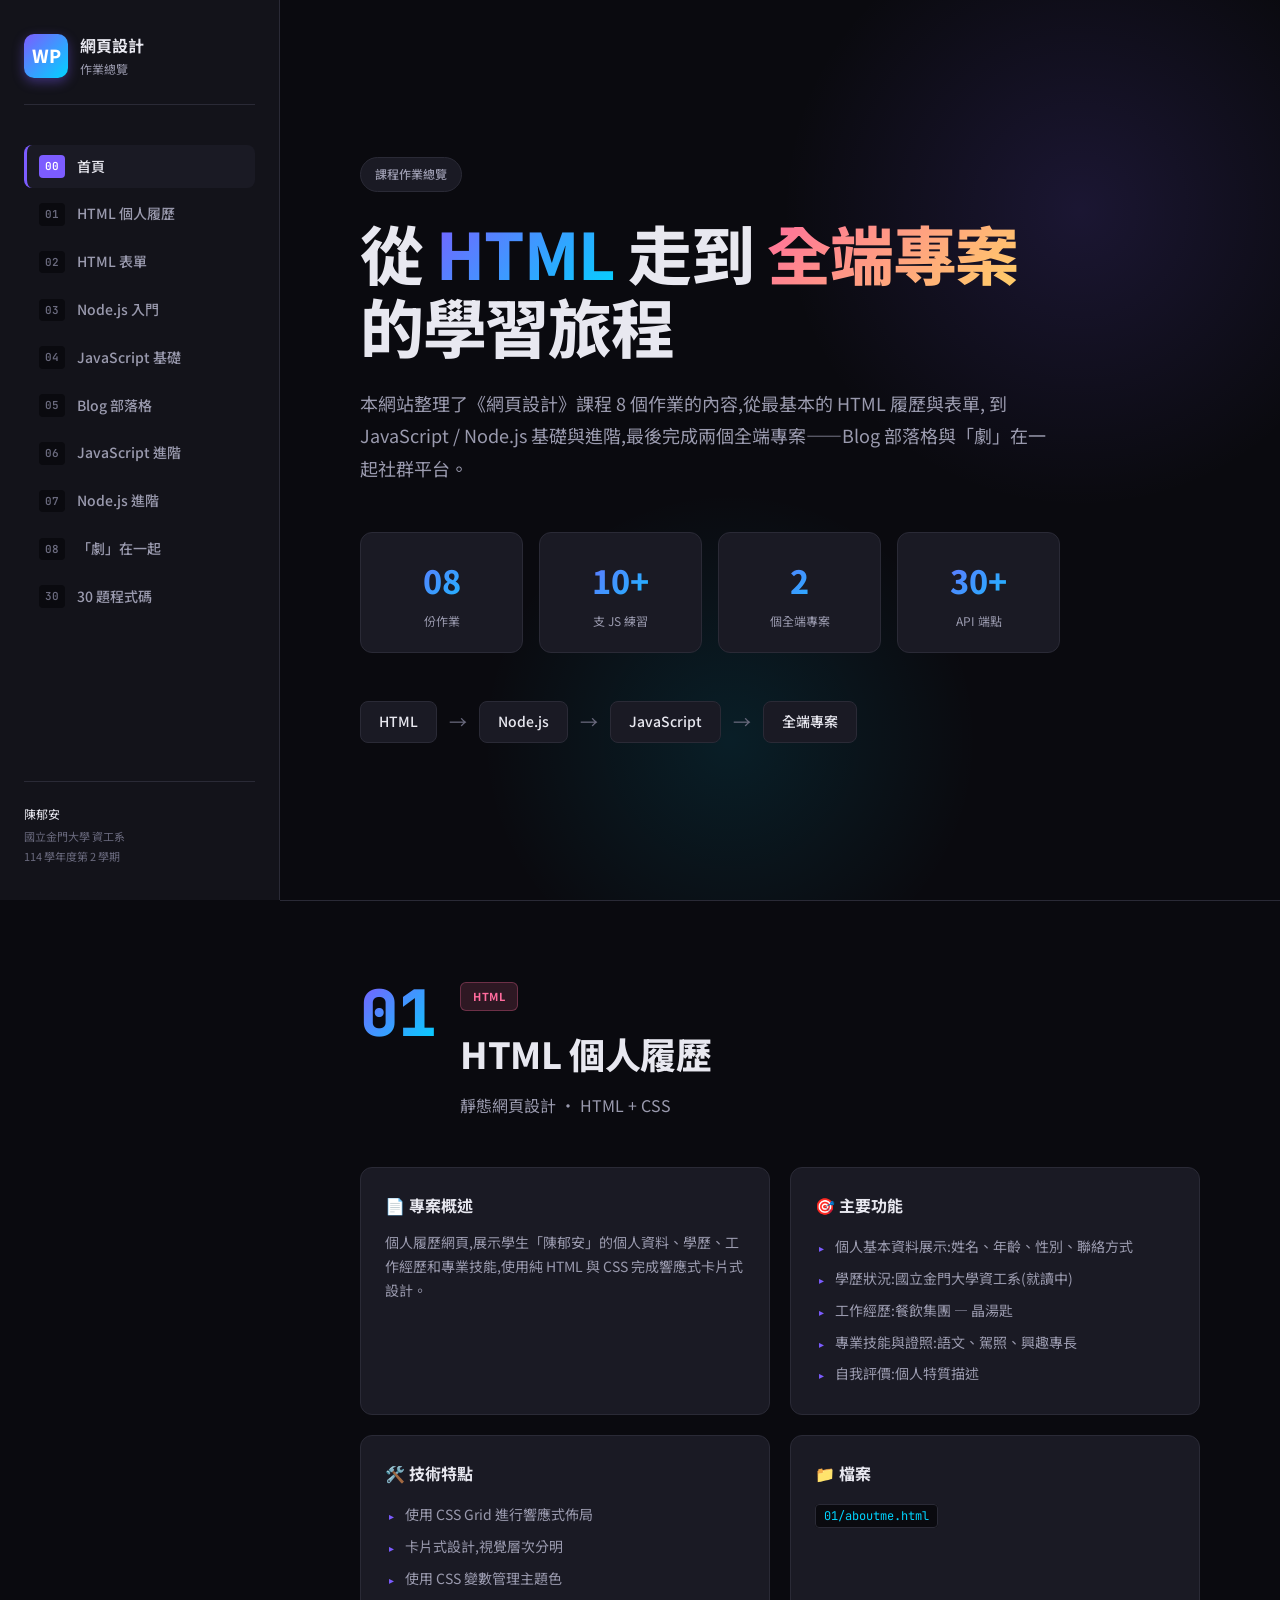
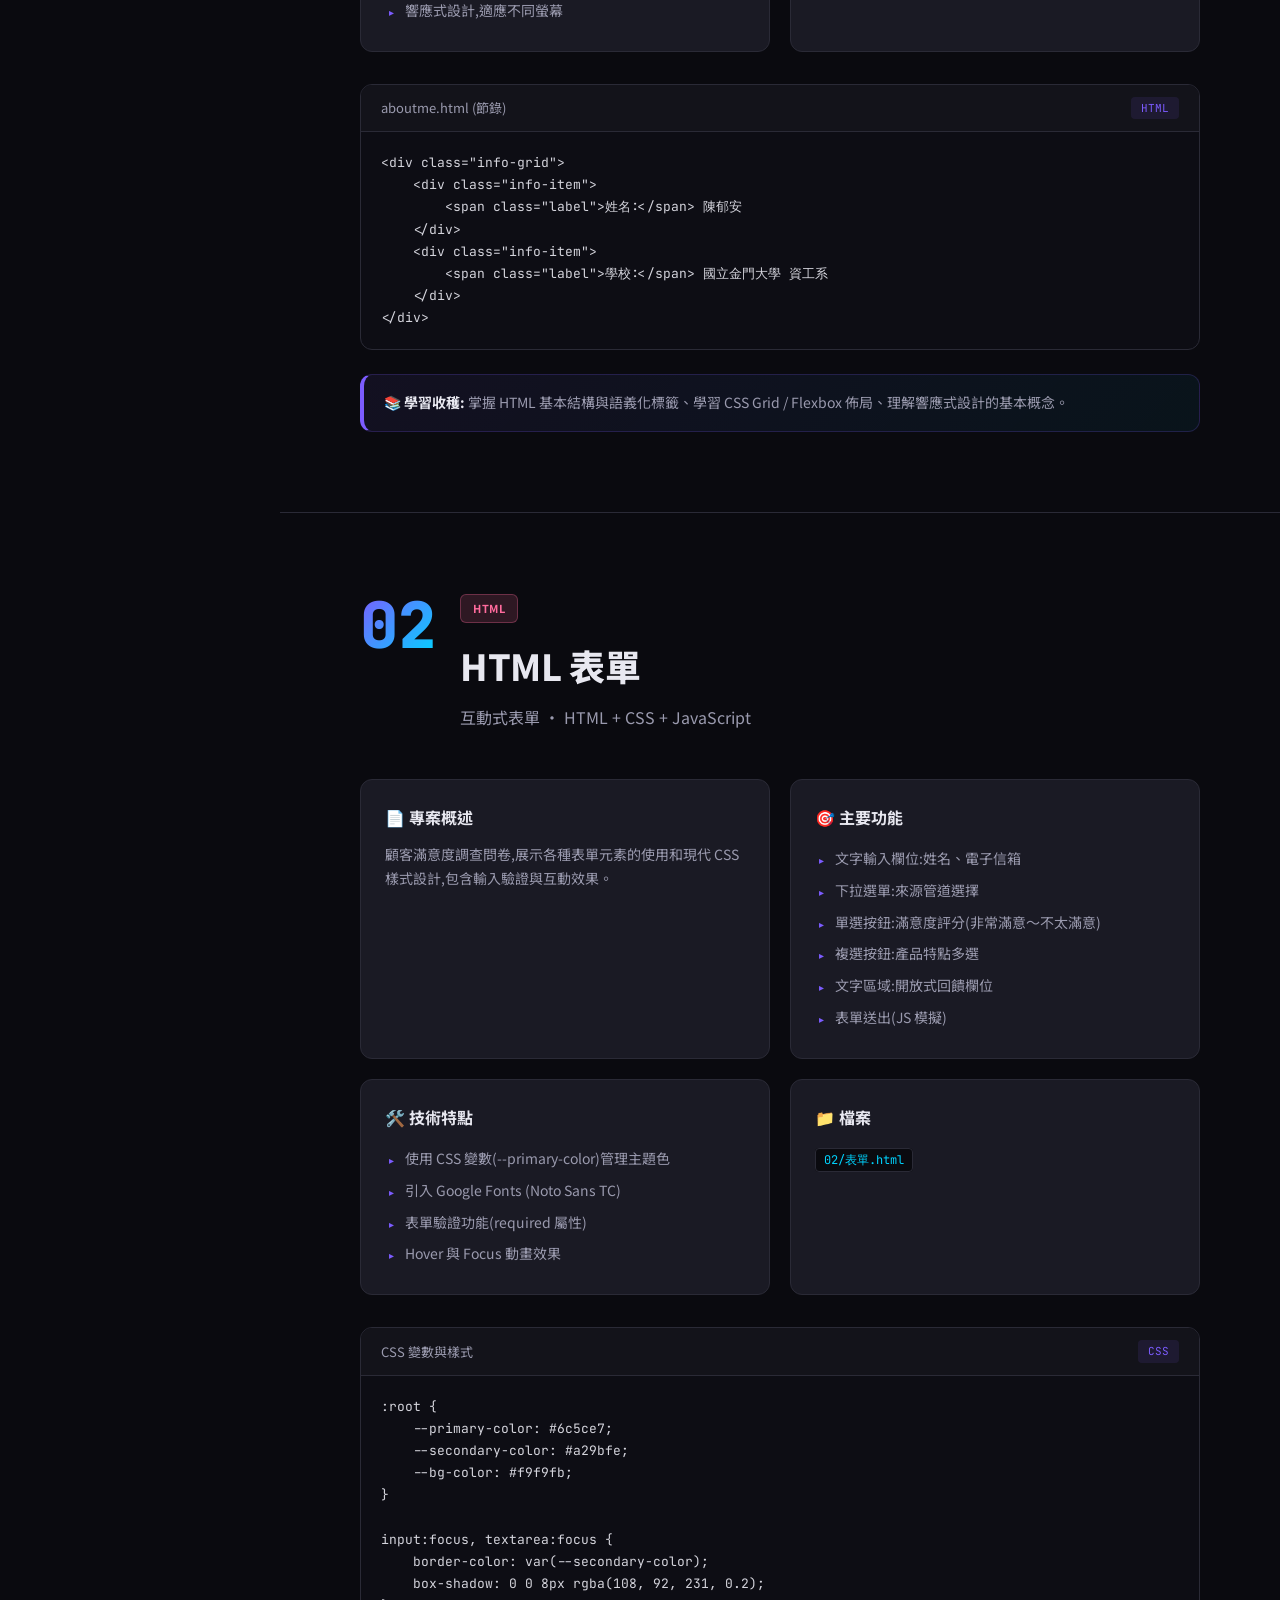
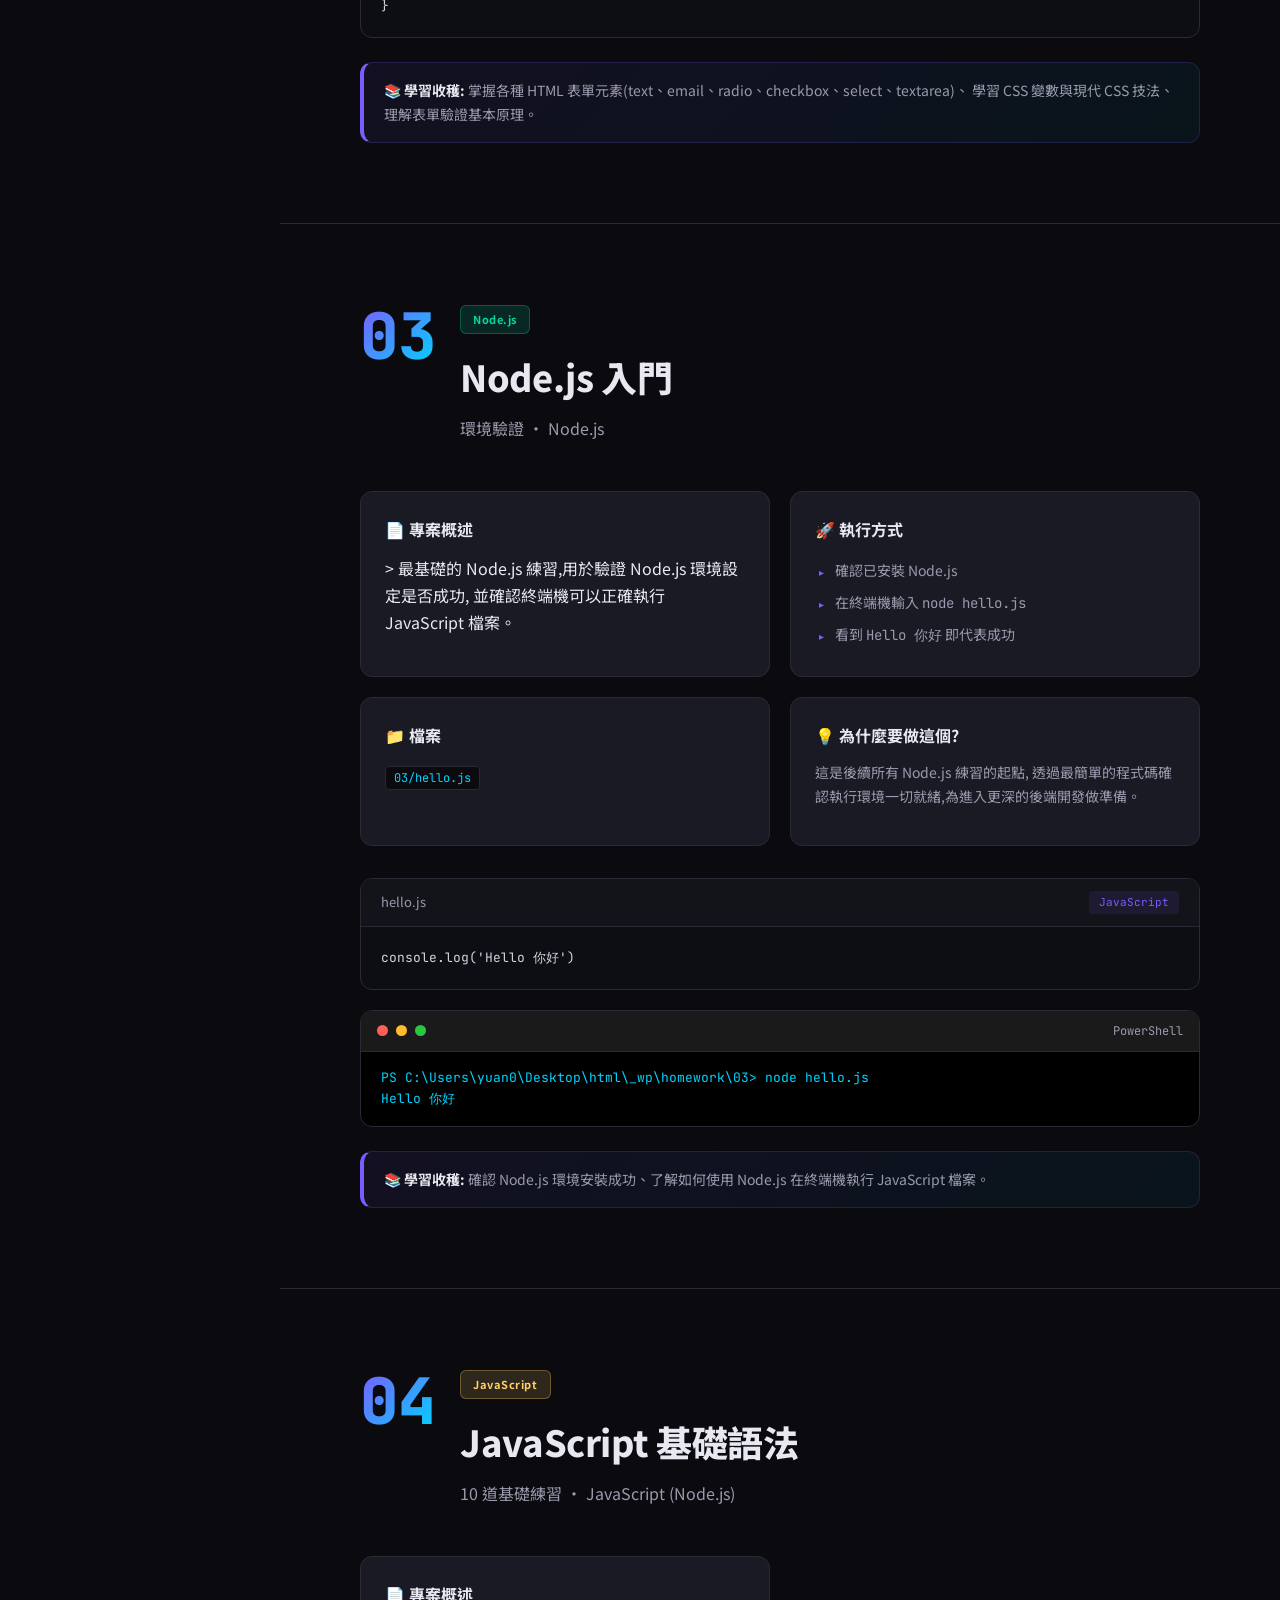
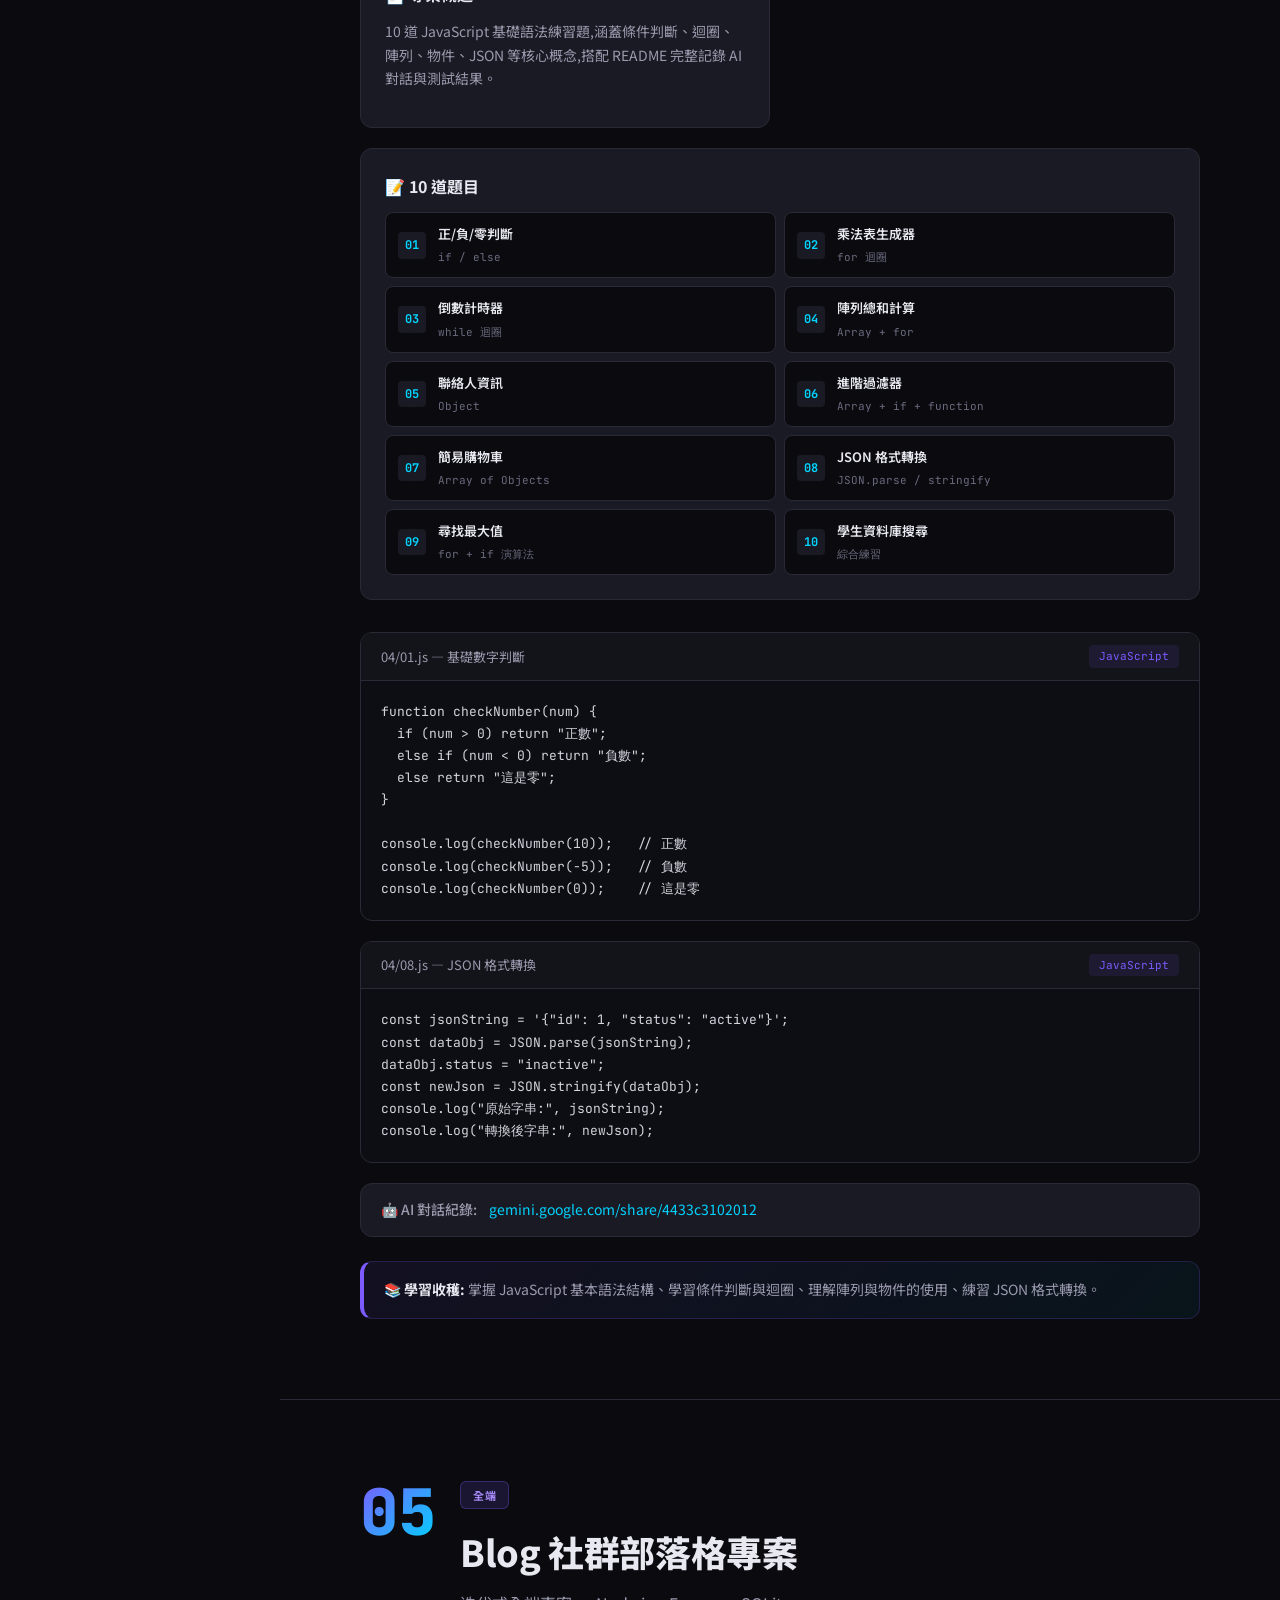
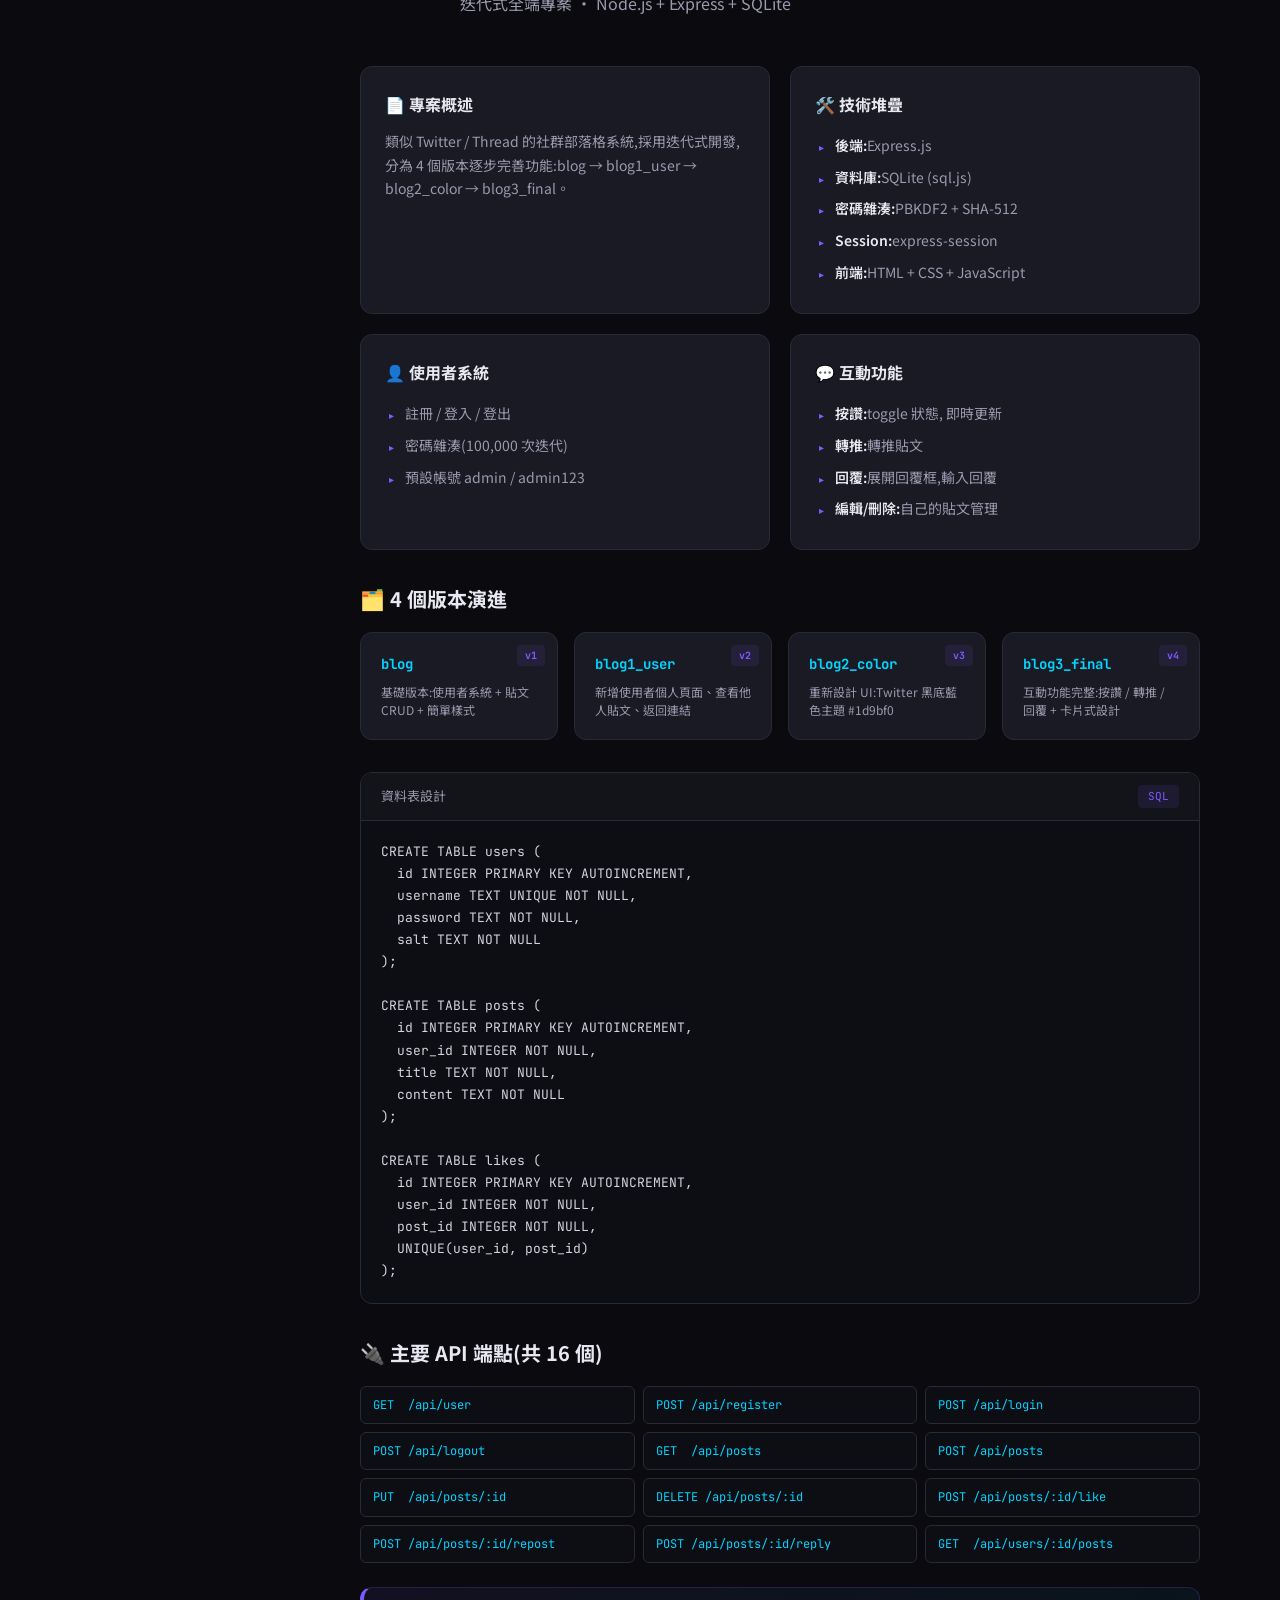
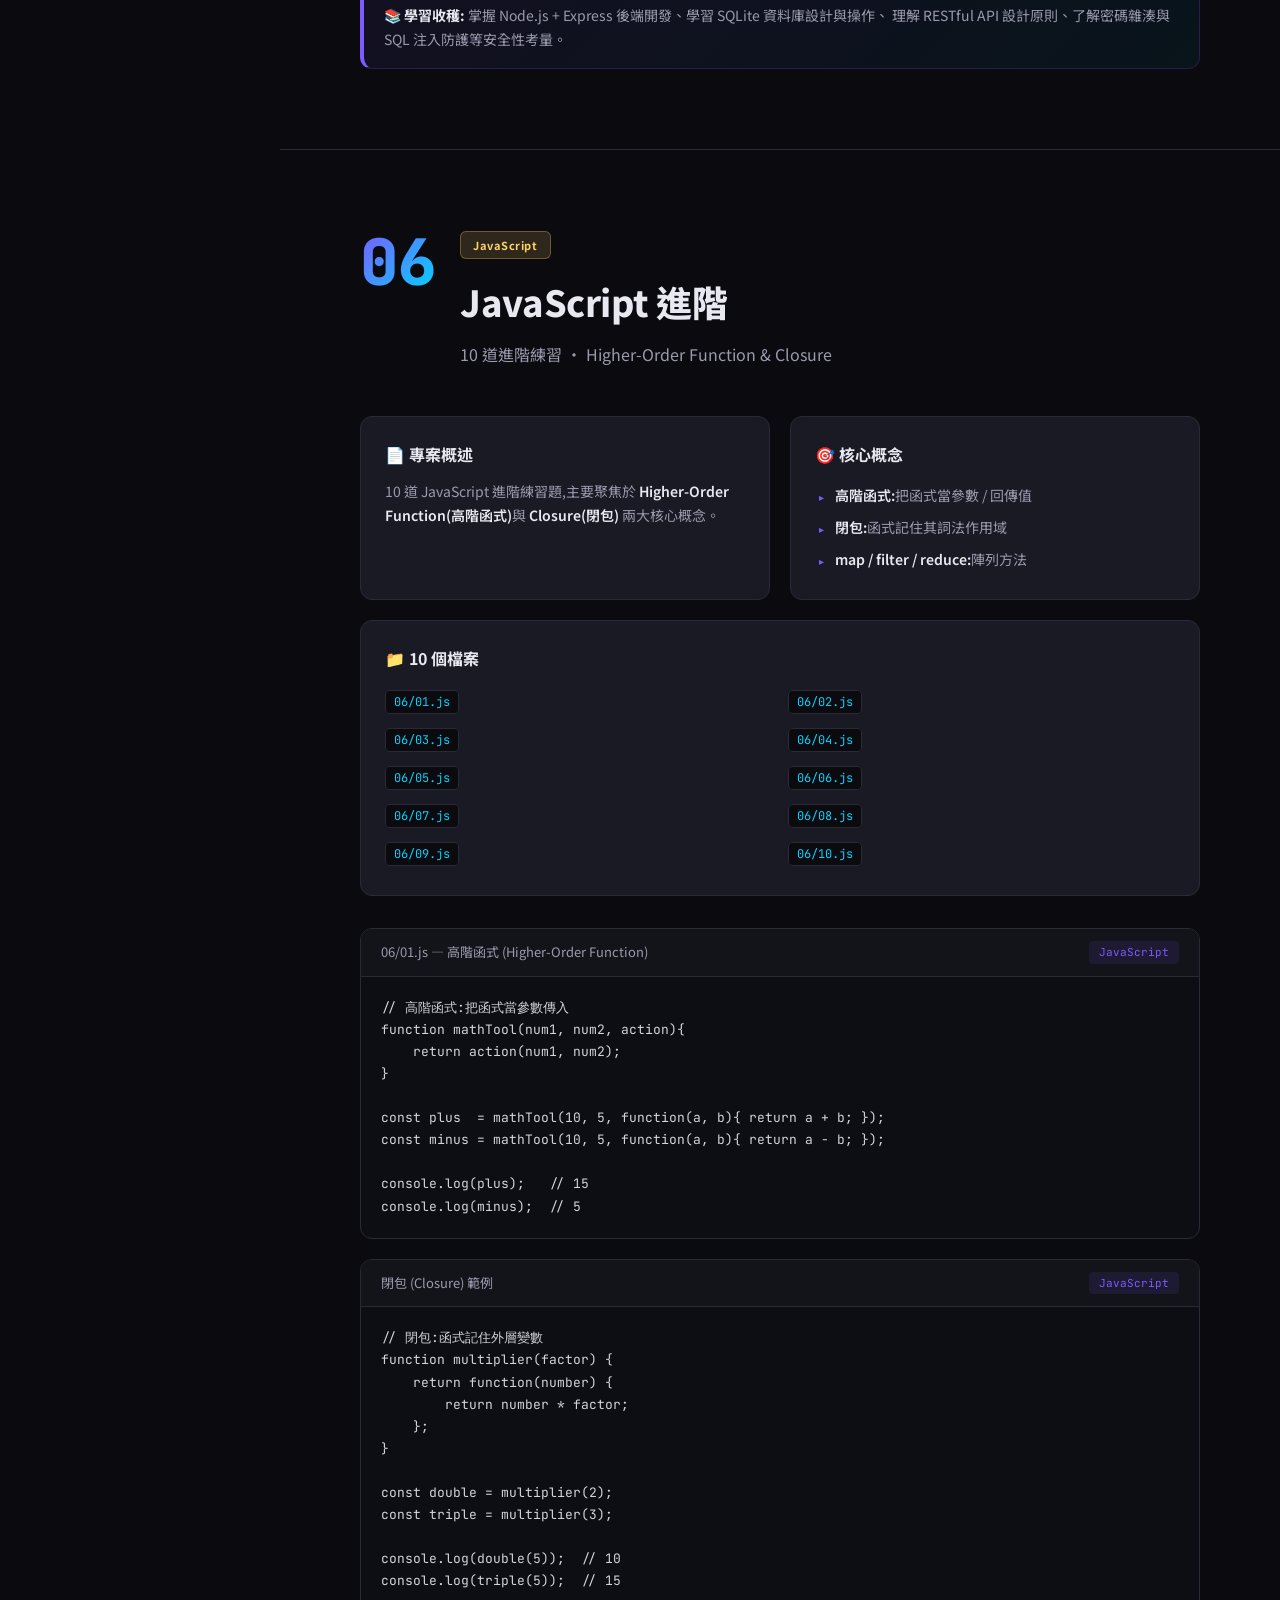
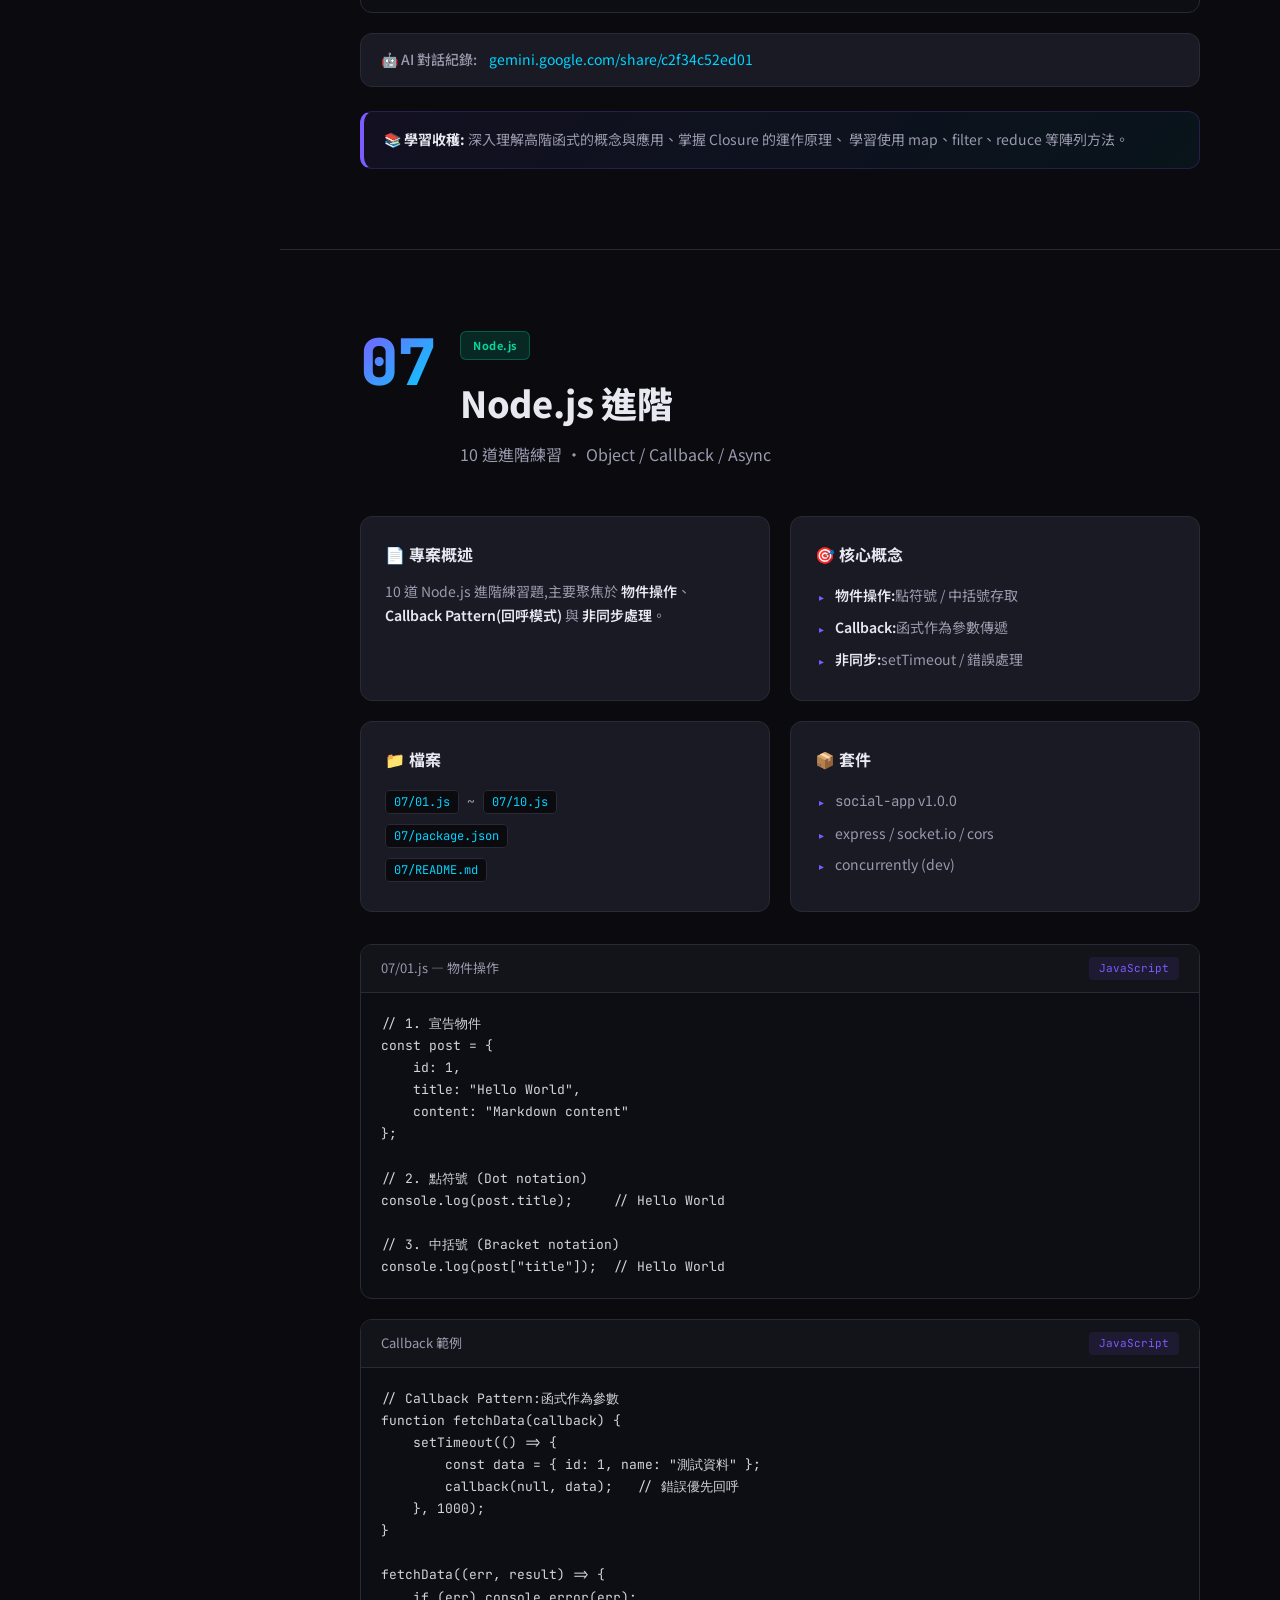
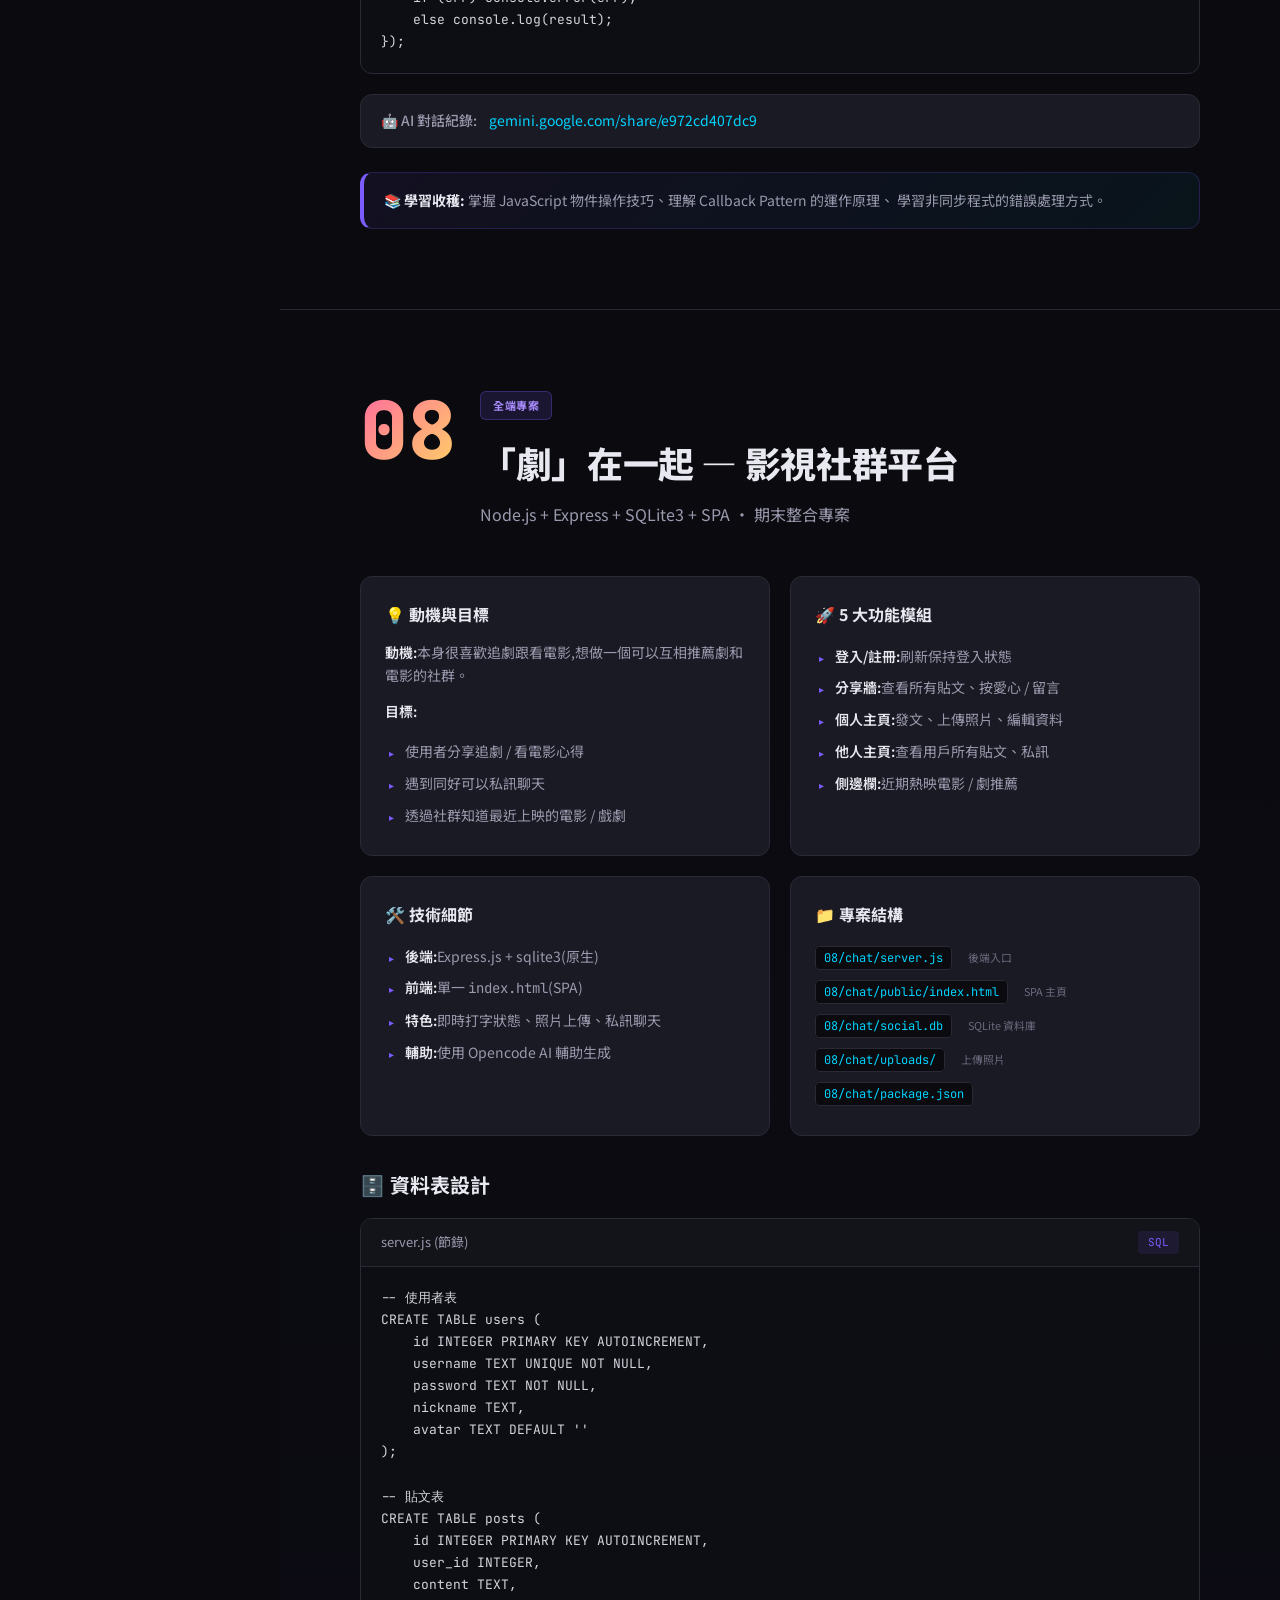
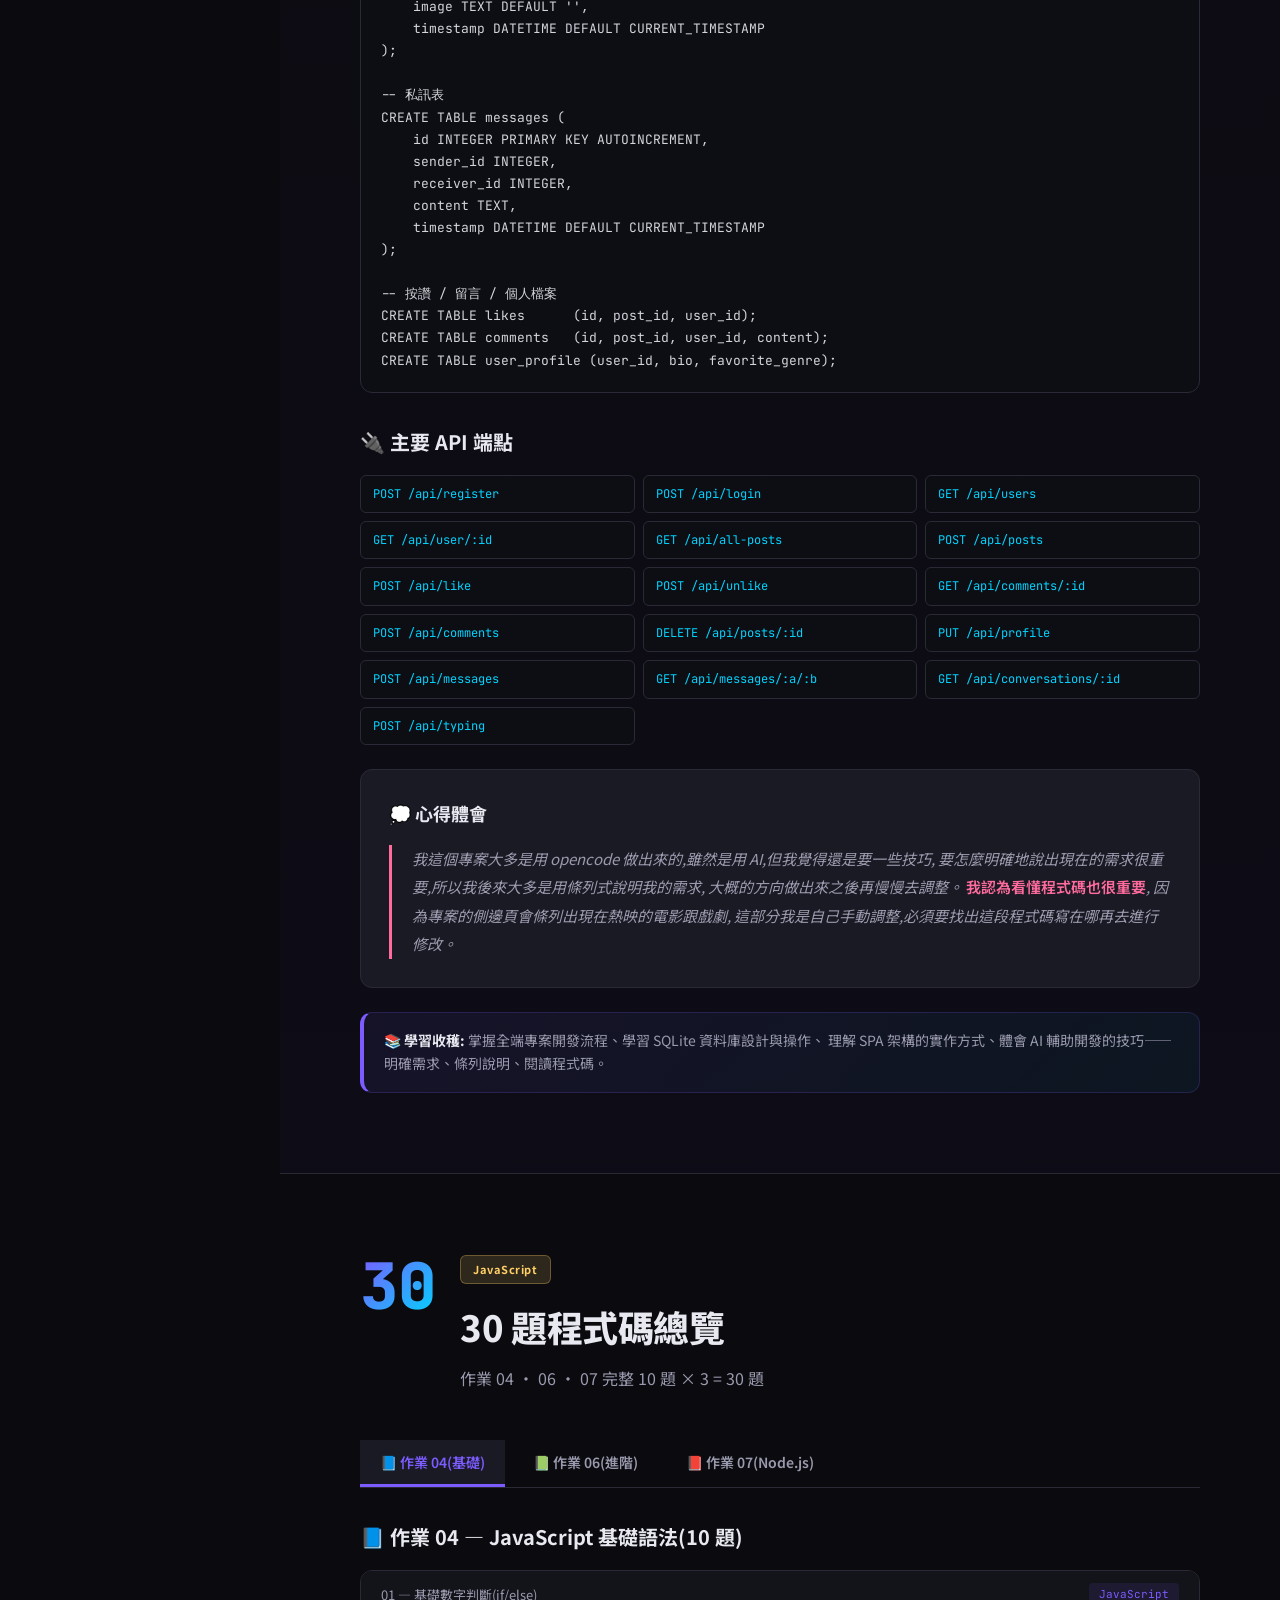
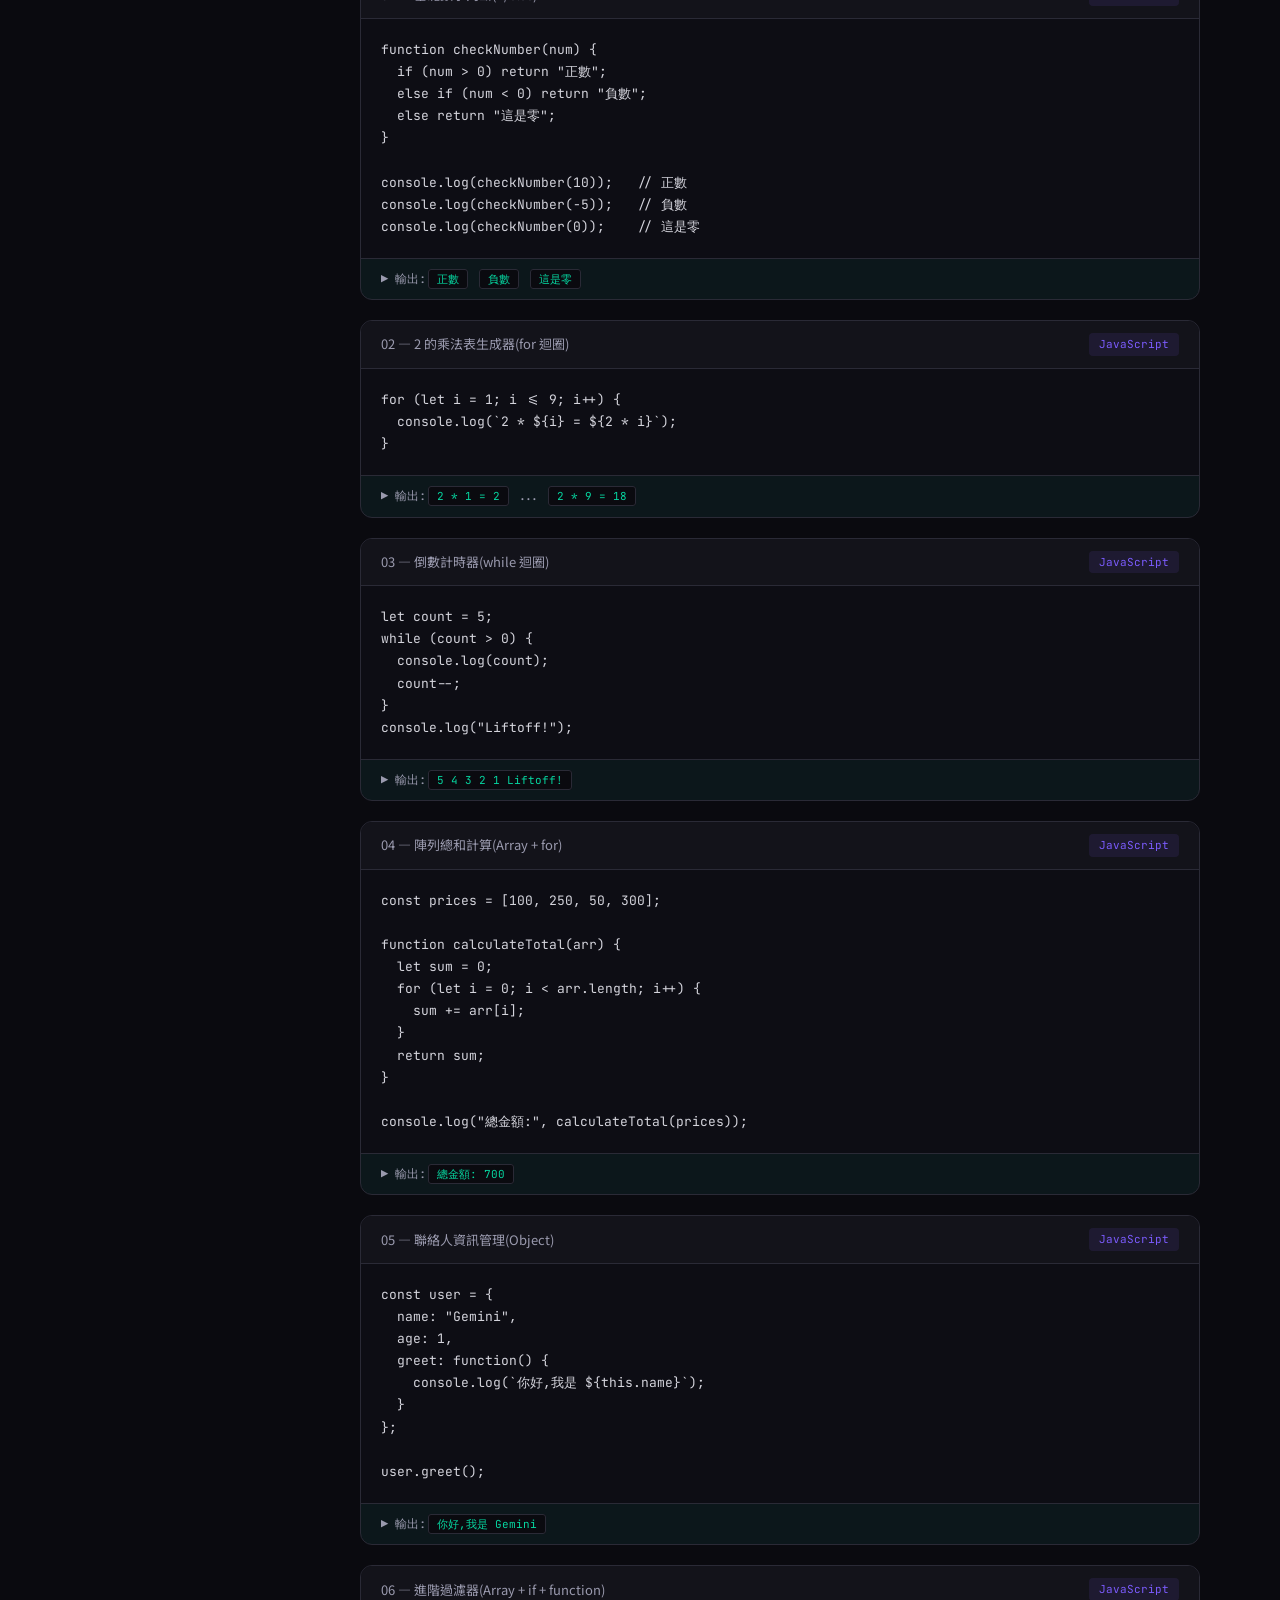
==== commit 1ab0c5f7: "add homework" ====
--- a/homework/site/index.html
+++ b/homework/site/index.html
@@ -57,6 +57,10 @@
                 <span class="nav-num">08</span>
                 <span class="nav-text">「劇」在一起</span>
             </a>
+            <a href="#code30" class="nav-link">
+                <span class="nav-num">30</span>
+                <span class="nav-text">30 題程式碼</span>
+            </a>
         </nav>
         <div class="sidebar-footer">
             <p>陳郁安</p>
@@ -813,6 +817,448 @@
             </div>
         </section>
 
+        <!-- ========== 30 題程式碼總覽 ========== -->
+        <section id="code30" class="hw-section">
+            <div class="hw-header">
+                <div class="hw-num">30</div>
+                <div class="hw-titles">
+                    <span class="hw-tag tag-js">JavaScript</span>
+                    <h2>30 題程式碼總覽</h2>
+                    <p class="hw-sub">作業 04 ・ 06 ・ 07 完整 10 題 × 3 = 30 題</p>
+                </div>
+            </div>
+
+            <div class="tabs">
+                <button class="tab active" data-tab="hw04-tab">📘 作業 04(基礎)</button>
+                <button class="tab" data-tab="hw06-tab">📗 作業 06(進階)</button>
+                <button class="tab" data-tab="hw07-tab">📕 作業 07(Node.js)</button>
+            </div>
+
+            <!-- 04 TAB -->
+            <div id="hw04-tab" class="tab-content active">
+                <h3 class="block-title">📘 作業 04 — JavaScript 基礎語法(10 題)</h3>
+
+                <div class="code-block">
+                    <div class="code-head"><span>01 — 基礎數字判斷(if/else)</span><span class="code-lang">JavaScript</span></div>
+<pre><code>function checkNumber(num) {
+  if (num &gt; 0) return "正數";
+  else if (num &lt; 0) return "負數";
+  else return "這是零";
+}
+
+console.log(checkNumber(10));   // 正數
+console.log(checkNumber(-5));   // 負數
+console.log(checkNumber(0));    // 這是零</code></pre>
+                    <div class="code-output">▶ 輸出:<code>正數</code> <code>負數</code> <code>這是零</code></div>
+                </div>
+
+                <div class="code-block">
+                    <div class="code-head"><span>02 — 2 的乘法表生成器(for 迴圈)</span><span class="code-lang">JavaScript</span></div>
+<pre><code>for (let i = 1; i &lt;= 9; i++) {
+  console.log(`2 * ${i} = ${2 * i}`);
+}</code></pre>
+                    <div class="code-output">▶ 輸出:<code>2 * 1 = 2</code> ... <code>2 * 9 = 18</code></div>
+                </div>
+
+                <div class="code-block">
+                    <div class="code-head"><span>03 — 倒數計時器(while 迴圈)</span><span class="code-lang">JavaScript</span></div>
+<pre><code>let count = 5;
+while (count &gt; 0) {
+  console.log(count);
+  count--;
+}
+console.log("Liftoff!");</code></pre>
+                    <div class="code-output">▶ 輸出:<code>5 4 3 2 1 Liftoff!</code></div>
+                </div>
+
+                <div class="code-block">
+                    <div class="code-head"><span>04 — 陣列總和計算(Array + for)</span><span class="code-lang">JavaScript</span></div>
+<pre><code>const prices = [100, 250, 50, 300];
+
+function calculateTotal(arr) {
+  let sum = 0;
+  for (let i = 0; i &lt; arr.length; i++) {
+    sum += arr[i];
+  }
+  return sum;
+}
+
+console.log("總金額:", calculateTotal(prices));</code></pre>
+                    <div class="code-output">▶ 輸出:<code>總金額: 700</code></div>
+                </div>
+
+                <div class="code-block">
+                    <div class="code-head"><span>05 — 聯絡人資訊管理(Object)</span><span class="code-lang">JavaScript</span></div>
+<pre><code>const user = {
+  name: "Gemini",
+  age: 1,
+  greet: function() {
+    console.log(`你好,我是 ${this.name}`);
+  }
+};
+
+user.greet();</code></pre>
+                    <div class="code-output">▶ 輸出:<code>你好,我是 Gemini</code></div>
+                </div>
+
+                <div class="code-block">
+                    <div class="code-head"><span>06 — 進階過濾器(Array + if + function)</span><span class="code-lang">JavaScript</span></div>
+<pre><code>function filterAdults(ages) {
+  let adults = [];
+  for (let i = 0; i &lt; ages.length; i++) {
+    if (ages[i] &gt;= 18) {
+      adults.push(ages[i]);
+    }
+  }
+  return adults;
+}
+
+const members = [15, 22, 12, 30, 18];
+console.log(filterAdults(members));</code></pre>
+                    <div class="code-output">▶ 輸出:<code>[ 22, 30, 18 ]</code></div>
+                </div>
+
+                <div class="code-block">
+                    <div class="code-head"><span>07 — 簡易購物車(Array of Objects)</span><span class="code-lang">JavaScript</span></div>
+<pre><code>const cart = [
+  { name: "蘋果", price: 30 },
+  { name: "香蕉", price: 15 },
+  { name: "西瓜", price: 100 }
+];
+
+for (let i = 0; i &lt; cart.length; i++) {
+  console.log(`品名: ${cart[i].name}, 價格: ${cart[i].price}`);
+}</code></pre>
+                    <div class="code-output">▶ 輸出:<code>品名: 蘋果, 價格: 30</code> ... <code>品名: 西瓜, 價格: 100</code></div>
+                </div>
+
+                <div class="code-block">
+                    <div class="code-head"><span>08 — JSON 格式轉換(JSON.parse / stringify)</span><span class="code-lang">JavaScript</span></div>
+<pre><code>const jsonString = '{"id": 1, "status": "active"}';
+const dataObj = JSON.parse(jsonString);
+dataObj.status = "inactive";
+const newJson = JSON.stringify(dataObj);
+
+console.log("原始字串:", jsonString);
+console.log("轉換後字串:", newJson);</code></pre>
+                    <div class="code-output">▶ 輸出:<code>{"id": 1, "status": "active"}</code> → <code>{"id":1,"status":"inactive"}</code></div>
+                </div>
+
+                <div class="code-block">
+                    <div class="code-head"><span>09 — 尋找最大值(for + if 演算法)</span><span class="code-lang">JavaScript</span></div>
+<pre><code>function findMax(arr) {
+  let max = arr[0];
+  for (let i = 1; i &lt; arr.length; i++) {
+    if (arr[i] &gt; max) {
+      max = arr[i];
+    }
+  }
+  return max;
+}
+
+const numbers = [23, 56, 12, 99, 45];
+console.log("最大值是:", findMax(numbers));</code></pre>
+                    <div class="code-output">▶ 輸出:<code>最大值是: 99</code></div>
+                </div>
+
+                <div class="code-block">
+                    <div class="code-head"><span>10 — 學生資料庫搜尋(綜合練習)</span><span class="code-lang">JavaScript</span></div>
+<pre><code>const students = [
+  { name: "小明", score: 85 },
+  { name: "小華", score: 60 },
+  { name: "小美", score: 92 },
+  { name: "小強", score: 45 }
+];
+
+function getTopStudents(studentList, threshold) {
+  let result = [];
+  for (let i = 0; i &lt; studentList.length; i++) {
+    if (studentList[i].score &gt;= threshold) {
+      result.push(studentList[i].name);
+    }
+  }
+  return result;
+}
+
+const passList = getTopStudents(students, 60);
+console.log("及格名單:", passList);</code></pre>
+                    <div class="code-output">▶ 輸出:<code>及格名單: [ '小明', '小華', '小美' ]</code></div>
+                </div>
+            </div>
+
+            <!-- 06 TAB -->
+            <div id="hw06-tab" class="tab-content">
+                <h3 class="block-title">📗 作業 06 — JavaScript 進階(10 題)</h3>
+
+                <div class="code-block">
+                    <div class="code-head"><span>01 — 高階函式(mathTool 接收函式當參數)</span><span class="code-lang">JavaScript</span></div>
+<pre><code>function mathTool(num1, num2, action){
+    return action(num1, num2);
+}
+
+const plus  = mathTool(10, 5, function(a, b){ return a + b; });
+const minus = mathTool(10, 5, function(a, b){ return a - b; });
+
+console.log(plus);
+console.log(minus);</code></pre>
+                    <div class="code-output">▶ 輸出:<code>15</code> <code>5</code></div>
+                </div>
+
+                <div class="code-block">
+                    <div class="code-head"><span>02 — IIFE 立即執行函式</span><span class="code-lang">JavaScript</span></div>
+<pre><code>(function(){
+    let count = 100;
+    console.log("Count is:", count);
+})();</code></pre>
+                    <div class="code-output">▶ 輸出:<code>Count is: 100</code></div>
+                </div>
+
+                <div class="code-block">
+                    <div class="code-head"><span>03 — Array.map()(打折 8 折)</span><span class="code-lang">JavaScript</span></div>
+<pre><code>const prices = [100, 200, 300, 400];
+const onSale = prices.map(prices =&gt; prices * 0.8);
+console.log(onSale);</code></pre>
+                    <div class="code-output">▶ 輸出:<code>[ 80, 160, 240, 320 ]</code></div>
+                </div>
+
+                <div class="code-block">
+                    <div class="code-head"><span>04 — pop() + unshift()(參考型別直接改動)</span><span class="code-lang">JavaScript</span></div>
+<pre><code>function cleanData(arr){
+    arr.pop();
+    arr.unshift("Start");
+}
+let myData = [1, 2, 3];
+cleanData(myData);
+
+console.log(myData);</code></pre>
+                    <div class="code-output">▶ 輸出:<code>[ 'Start', 1, 2 ]</code></div>
+                </div>
+
+                <div class="code-block">
+                    <div class="code-head"><span>05 — 閉包 Closure(multiplier)</span><span class="code-lang">JavaScript</span></div>
+<pre><code>function multiplier(factor){
+    return (n) =&gt; n * factor;
+}
+const double = multiplier(2);
+console.log(double(10));</code></pre>
+                    <div class="code-output">▶ 輸出:<code>20</code></div>
+                </div>
+
+                <div class="code-block">
+                    <div class="code-head"><span>06 — 自訂 myFilter()(高階函式)</span><span class="code-lang">JavaScript</span></div>
+<pre><code>function myFilter(arr, callback){
+    const result = [];
+    for(let i = 0; i &lt; arr.length; i++){
+        if(callback(arr[i])) result.push(arr[i]);
+    }
+    return result;
+}
+
+const number = [1, 5, 8, 12];
+const filter = myFilter(number, (n) =&gt; n &gt; 7);
+console.log(filter);</code></pre>
+                    <div class="code-output">▶ 輸出:<code>[ 8, 12 ]</code></div>
+                </div>
+
+                <div class="code-block">
+                    <div class="code-head"><span>07 — Array.filter()(過濾成年人)</span><span class="code-lang">JavaScript</span></div>
+<pre><code>const users = [{name: "Alice", age: 25}, {name: "Bob", age: 17}];
+const adult = users.filter(users =&gt; users.age &gt; 18);
+console.log(adult);</code></pre>
+                    <div class="code-output">▶ 輸出:<code>[ { name: 'Alice', age: 25 } ]</code></div>
+                </div>
+
+                <div class="code-block">
+                    <div class="code-head"><span>08 — 傳值 vs 傳址(陣列 vs 重新賦值)</span><span class="code-lang">JavaScript</span></div>
+<pre><code>let listA = [1, 2];
+let listB = [3, 4];
+
+function process(a, b) {
+  a.push(99);   // 修改 listA 內部
+  b = [100];    // 重新賦值,不影響 listB
+}
+process(listA, listB);
+
+// listA = [1, 2, 99]
+// listB = [3, 4]
+// 原因:a 修改了 listA 內部的東西,所以改變了
+// 原因:b 是重新賦予新值,並無修改 listB 內部的東西</code></pre>
+                    <div class="code-output">▶ 說明:`a.push(99)` 直接改動 `listA` 內部元素(傳址),`b = [100]` 只是把區域變數 `b` 重新指向新陣列,不影響 `listB`。</div>
+                </div>
+
+                <div class="code-block">
+                    <div class="code-head"><span>09 — (空檔)</span><span class="code-lang">JavaScript</span></div>
+                    <div class="code-output">▶ 此題檔案為空,未實作。</div>
+                </div>
+
+                <div class="code-block">
+                    <div class="code-head"><span>10 — reduce + 高階函式(計算折扣後金額)</span><span class="code-lang">JavaScript</span></div>
+<pre><code>function calculateTotal(cart, discountFunc) {
+    const sum = cart.reduce((total, price) =&gt; total + price, 0);
+    return discountFunc(sum);
+}
+
+const cart = [100, 200, 300];
+const finalPrice = calculateTotal(cart, (total) =&gt; total - 50);
+
+console.log(`最終金額為:${finalPrice}`);</code></pre>
+                    <div class="code-output">▶ 輸出:<code>最終金額為:550</code></div>
+                </div>
+            </div>
+
+            <!-- 07 TAB -->
+            <div id="hw07-tab" class="tab-content">
+                <h3 class="block-title">📕 作業 07 — Node.js 進階(10 題)</h3>
+
+                <div class="code-block">
+                    <div class="code-head"><span>01 — 物件存取(點符號 vs 中括號)</span><span class="code-lang">JavaScript</span></div>
+<pre><code>const post = {
+    id: 1,
+    title: "Hello World",
+    content: "Markdown content"
+};
+
+console.log(post.title);      // 點符號
+console.log(post["title"]);   // 中括號</code></pre>
+                    <div class="code-output">▶ 輸出:<code>Hello World</code> <code>Hello World</code></div>
+                </div>
+
+                <div class="code-block">
+                    <div class="code-head"><span>02 — 解構賦值(Destructuring)</span><span class="code-lang">JavaScript</span></div>
+<pre><code>const req = { body: { title: "JS教學", content: "內容在此", author: "Gemini" } };
+const { title, content } = req.body;
+
+console.log(title);
+console.log(content);</code></pre>
+                    <div class="code-output">▶ 輸出:<code>JS教學</code> <code>內容在此</code></div>
+                </div>
+
+                <div class="code-block">
+                    <div class="code-head"><span>03 — forEach() 拼接 HTML</span><span class="code-lang">JavaScript</span></div>
+<pre><code>const posts = [
+    { id: 1, t: "A" },
+    { id: 2, t: "B" }
+];
+
+let html = "";
+posts.forEach(post =&gt; {
+    html += `&lt;div&gt;${post.t}&lt;/div&gt;`;
+});
+
+console.log(html);</code></pre>
+                    <div class="code-output">▶ 輸出:<code>&lt;div&gt;A&lt;/div&gt;&lt;div&gt;B&lt;/div&gt;</code></div>
+                </div>
+
+                <div class="code-block">
+                    <div class="code-head"><span>04 — 動態新增物件屬性</span><span class="code-lang">JavaScript</span></div>
+<pre><code>const params = {};
+params["id"] = 99;       // 中括號法(適合動態變數)
+// params.id = 99;       // 點符號法(等效)
+
+console.log(params);
+console.log(params.id);</code></pre>
+                    <div class="code-output">▶ 輸出:<code>{ id: 99 }</code> <code>99</code></div>
+                </div>
+
+                <div class="code-block">
+                    <div class="code-head"><span>05 — Callback Pattern(錯誤優先)</span><span class="code-lang">JavaScript</span></div>
+<pre><code>function fetchData(id, callback) {
+    const result = { id: id, status: "success" };
+    callback(null, result);
+}
+
+fetchData(101, (error, data) =&gt; {
+    if (error) {
+        console.error("發生錯誤:", error);
+    } else {
+        console.log("成功取得資料:", data);
+    }
+});</code></pre>
+                    <div class="code-output">▶ 輸出:<code>成功取得資料: { id: 101, status: 'success' }</code></div>
+                </div>
+
+                <div class="code-block">
+                    <div class="code-head"><span>06 — JSON.parse() 解析</span><span class="code-lang">JavaScript</span></div>
+<pre><code>const jsonStr = '{"title": "Post 1", "tags": ["js", "node"]}';
+let obj = JSON.parse(jsonStr);
+
+console.log(obj.tags[1]);   // 索引 1</code></pre>
+                    <div class="code-output">▶ 輸出:<code>node</code></div>
+                </div>
+
+                <div class="code-block">
+                    <div class="code-head"><span>07 — 模擬資料庫查詢(Callback)</span><span class="code-lang">JavaScript</span></div>
+<pre><code>function fakeGet(sql, params, callback) {
+    const row = { id: 1, title: "測試文章", content: "這是內容" };
+    callback(null, row);
+}
+
+const sql = "SELECT * FROM posts WHERE id = ?";
+const params = [1];
+
+fakeGet(sql, params, (err, data) =&gt; {
+    if (err) {
+        console.error("查詢出錯了!");
+    } else {
+        console.log("從資料庫抓到的標題是:", data.title);
+    }
+});</code></pre>
+                    <div class="code-output">▶ 輸出:<code>從資料庫抓到的標題是: 測試文章</code></div>
+                </div>
+
+                <div class="code-block">
+                    <div class="code-head"><span>08 — 樣板字串 + 三元運算</span><span class="code-lang">JavaScript</span></div>
+<pre><code>let user = "Guest";
+const html = `&lt;h1&gt;Welcome, ${user ? user : "Stranger"}&lt;/h1&gt;`;
+console.log(html);
+
+user = "";   // 空字串為 false
+const html2 = `&lt;h1&gt;Welcome, ${user ? user : "Stranger"}&lt;/h1&gt;`;
+console.log(html2);</code></pre>
+                    <div class="code-output">▶ 輸出:<code>&lt;h1&gt;Welcome, Guest&lt;/h1&gt;</code> <code>&lt;h1&gt;Welcome, Stranger&lt;/h1&gt;</code></div>
+                </div>
+
+                <div class="code-block">
+                    <div class="code-head"><span>09 — substring() 截斷字串</span><span class="code-lang">JavaScript</span></div>
+<pre><code>const contents = [
+    "Very long content here",
+    "Another Very long content here",
+    "3rd Very long content here"
+];
+
+const originalStr = contents[0];
+const shortContent = originalStr.substring(0, 10);
+const result = shortContent + "...";
+
+console.log(result);</code></pre>
+                    <div class="code-output">▶ 輸出:<code>Very long ...</code></div>
+                </div>
+
+                <div class="code-block">
+                    <div class="code-head"><span>10 — 權限檢查(Callback 進階)</span><span class="code-lang">JavaScript</span></div>
+<pre><code>function checkAdmin(role, callback) {
+    if (role !== "admin") {
+        return callback("Access Denied");
+    }
+    callback(null, "Welcome");
+}
+
+// guest:錯誤
+checkAdmin("guest", (err, msg) =&gt; {
+    if (err) { console.error("[錯誤]:", err); return; }
+    console.log(msg);
+});
+
+// admin:成功
+checkAdmin("admin", (err, msg) =&gt; {
+    if (err) { console.error("[錯誤]:", err); return; }
+    console.log("[成功]:", msg);
+});</code></pre>
+                    <div class="code-output">▶ 輸出:<code>[錯誤]: Access Denied</code> <code>[成功]: Welcome</code></div>
+                </div>
+            </div>
+        </section>
+
         <!-- Footer -->
         <footer class="site-footer">
             <p>© 2026 陳郁安 ・ 國立金門大學 資工系 ・ 網頁設計課程作業</p>
--- a/homework/site/style.css
+++ b/homework/site/style.css
@@ -693,6 +693,72 @@
     white-space: pre;
 }
 
+.code-output {
+    padding: 10px 20px;
+    background: rgba(6, 214, 160, 0.05);
+    border-top: 1px solid var(--border);
+    font-size: 12px;
+    color: var(--text-dim);
+    font-family: 'JetBrains Mono', monospace;
+}
+
+.code-output code {
+    background: var(--bg);
+    color: var(--accent-5);
+    padding: 2px 8px;
+    border-radius: 3px;
+    margin: 0 2px;
+    font-size: 11px;
+    border: 1px solid var(--border);
+}
+
+/* Tabs */
+.tabs {
+    display: flex;
+    gap: 8px;
+    margin-bottom: 32px;
+    border-bottom: 1px solid var(--border);
+    flex-wrap: wrap;
+}
+
+.tab {
+    padding: 12px 20px;
+    background: transparent;
+    border: none;
+    border-bottom: 3px solid transparent;
+    color: var(--text-dim);
+    font-size: 14px;
+    font-weight: 600;
+    cursor: pointer;
+    transition: all 0.2s;
+    font-family: inherit;
+}
+
+.tab:hover {
+    color: var(--text);
+    background: var(--bg-card);
+}
+
+.tab.active {
+    color: var(--accent);
+    border-bottom-color: var(--accent);
+    background: var(--bg-card);
+}
+
+.tab-content {
+    display: none;
+}
+
+.tab-content.active {
+    display: block;
+    animation: fadeIn 0.4s ease;
+}
+
+@keyframes fadeIn {
+    from { opacity: 0; transform: translateY(8px); }
+    to { opacity: 1; transform: translateY(0); }
+}
+
 /* 終端機樣式 */
 .terminal {
     background: #000;
